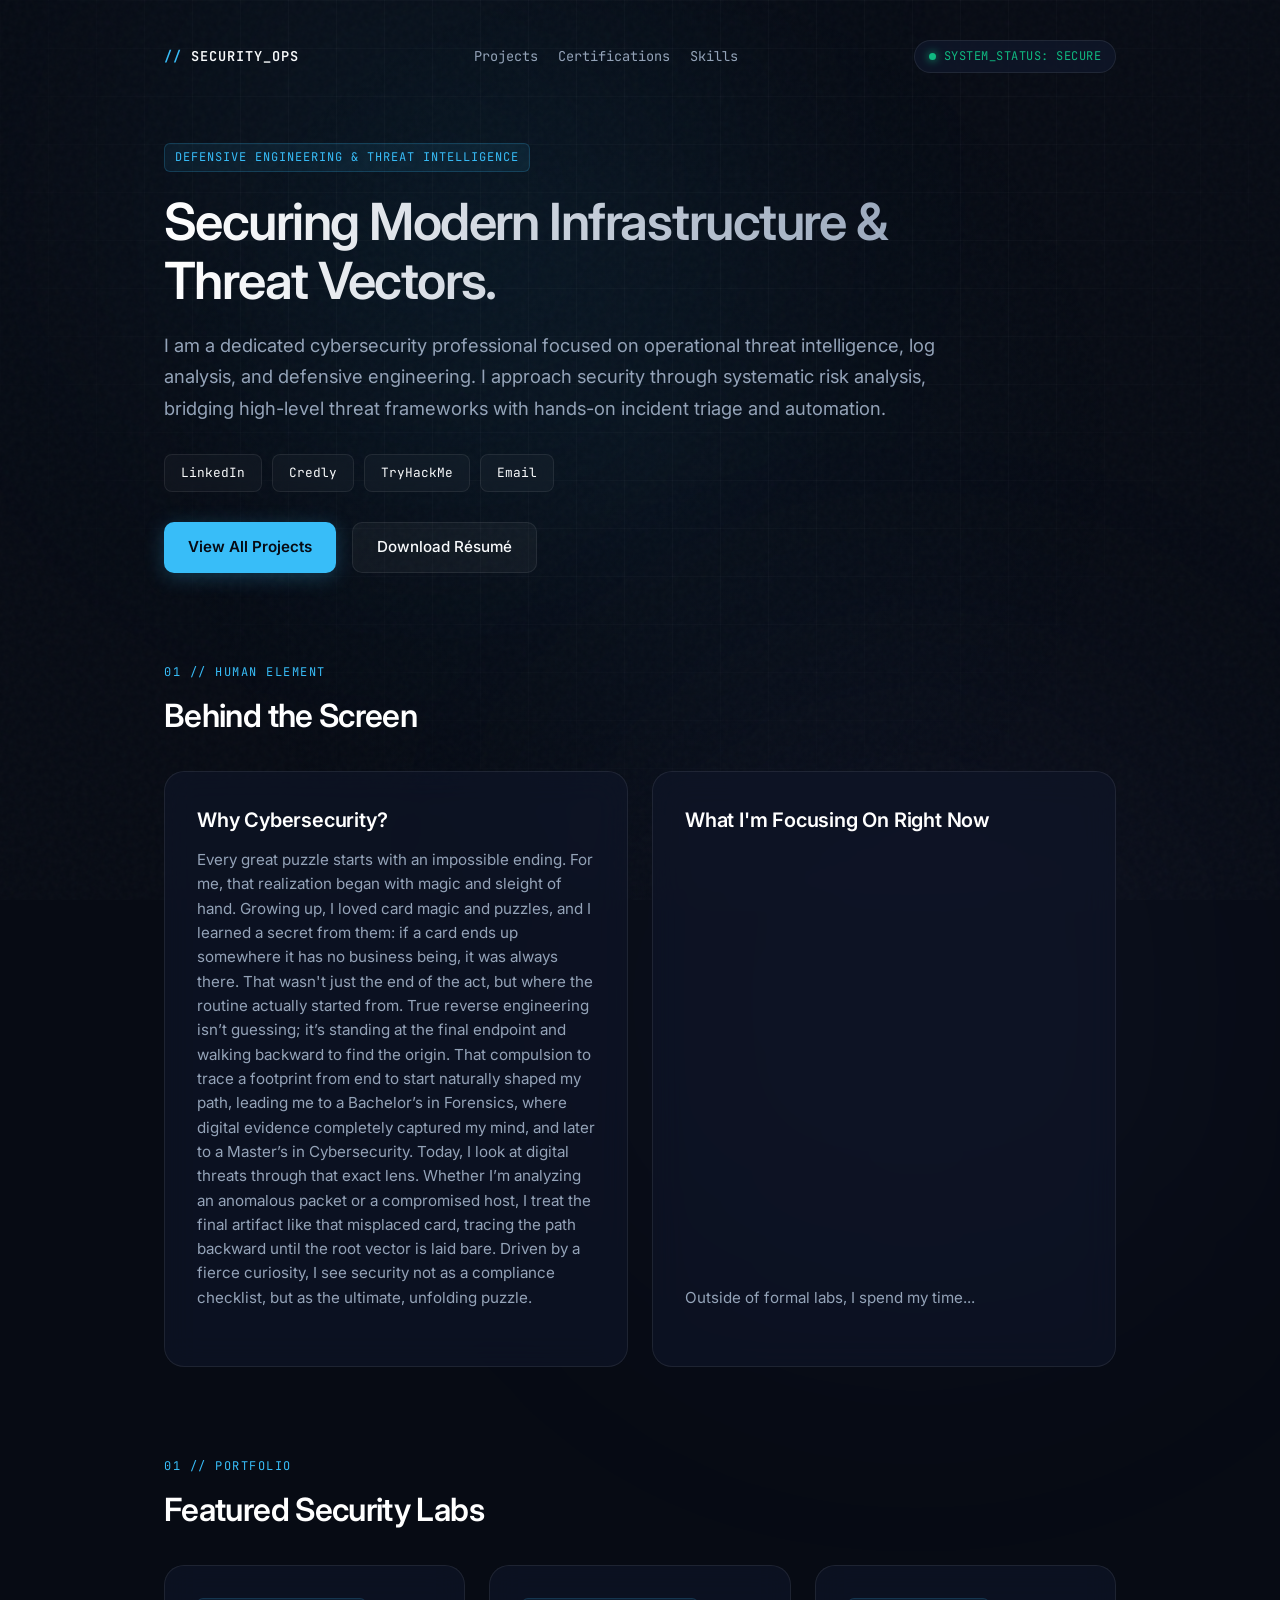
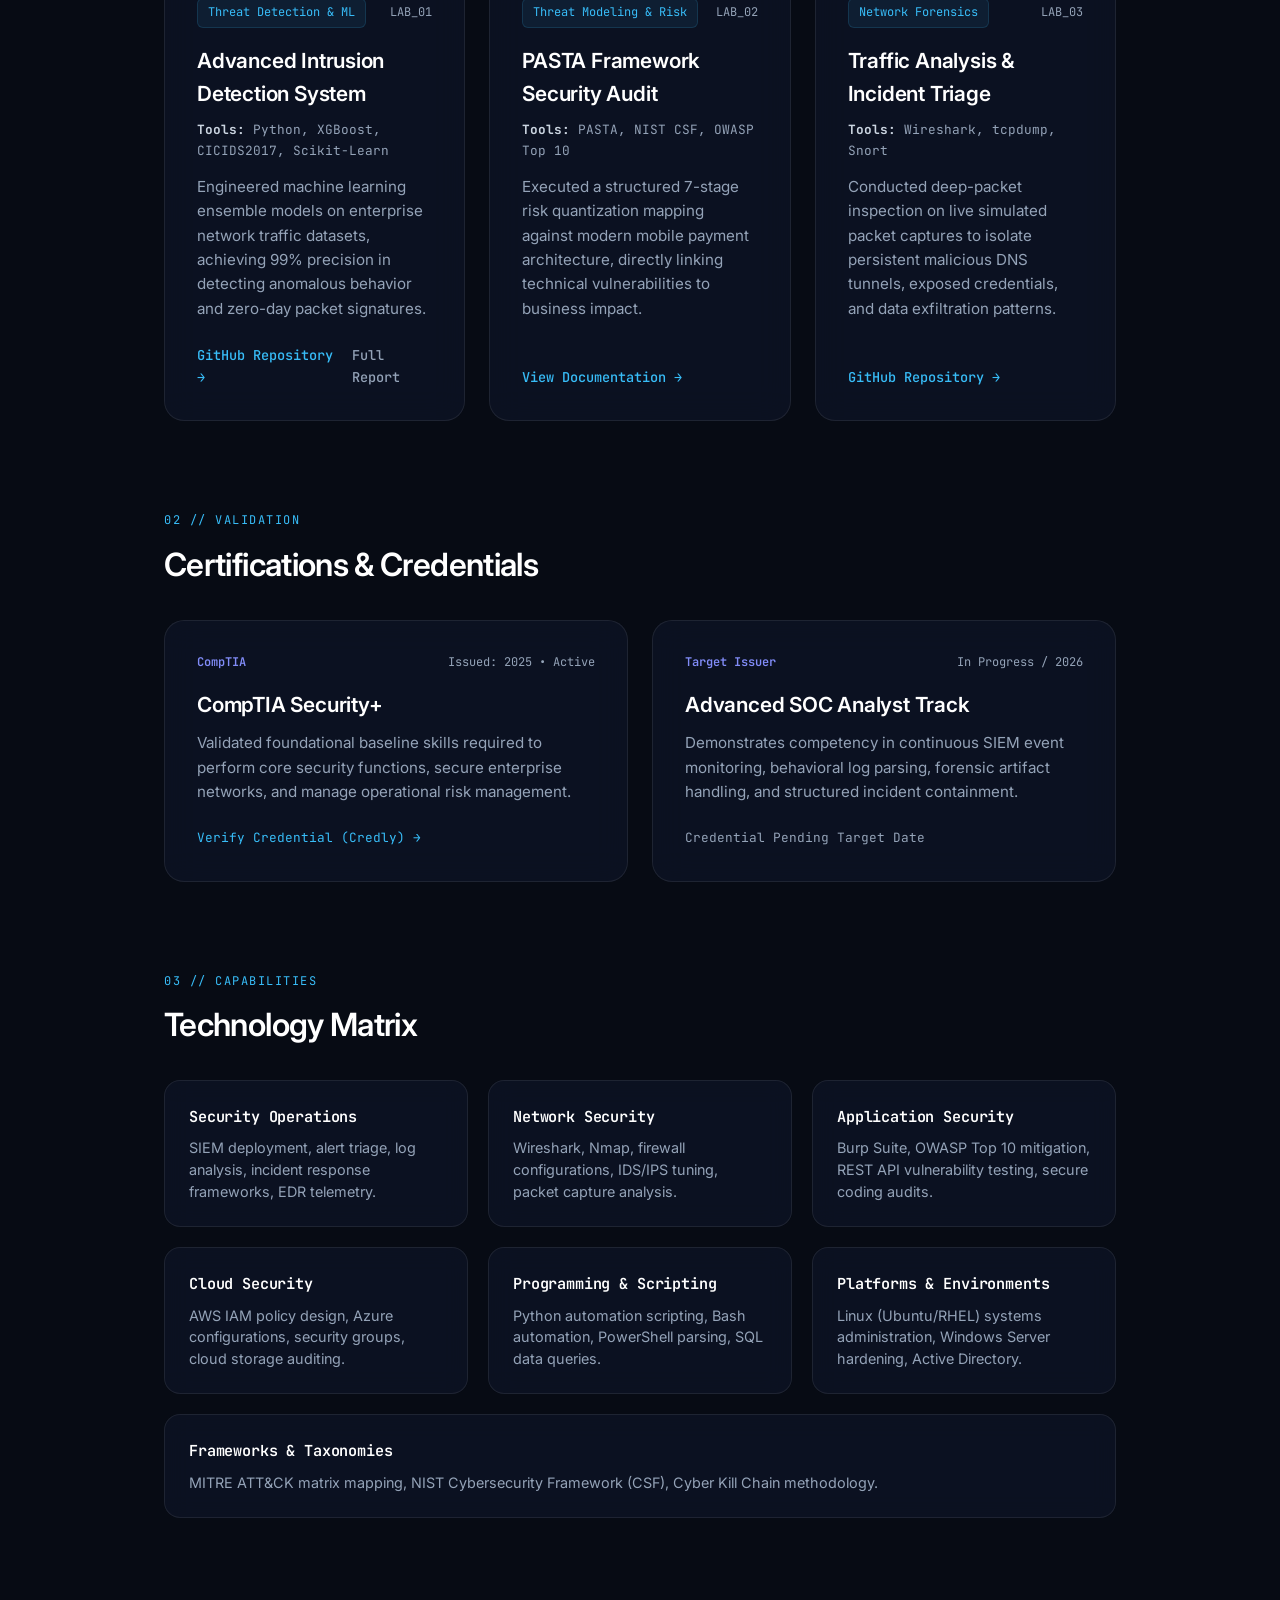
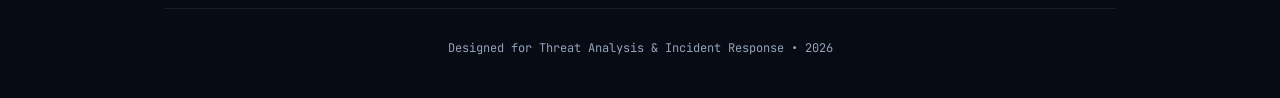
==== index.html @ fe0bc875 "Enhance cybersecurity narrative with personal insights Expanded the narrative on cybersecurity to in" ====
<!DOCTYPE html>
<html lang="en">
<head>
    <meta charset="UTF-8">
    <meta name="viewport" content="width=device-width, initial-scale=1.0">
    <title>Cybersecurity Operations & Threat Analysis Portfolio</title>
    <link rel="stylesheet" href="style.css">
    <link href="https://fonts.googleapis.com/css2?family=Inter:wght@300;400;500;600&family=JetBrains+Mono:wght@400;500&display=swap" rel="stylesheet">
</head>
<body>

    <!-- Ambient Background Layers -->
    <div class="tech-grid"></div>
    <div class="noise-overlay"></div>
    <div class="radial-glow hero-glow"></div>
    <div class="radial-glow project-glow"></div>

    <main class="container">
        
        <!-- Header / Navbar -->
        <header class="navbar">
            <div class="logo">
                <span class="prompt">//</span> SECURITY_OPS
            </div>
            <nav class="nav-links">
                <a href="#projects">Projects</a>
                <a href="#certifications">Certifications</a>
                <a href="#skills">Skills</a>
            </nav>
            <div class="system-status">
                <span class="status-dot"></span>
                <span class="status-text">SYSTEM_STATUS: SECURE</span>
            </div>
        </header>

        <!-- Premium Hero Section with Integrated Personal Intro -->
        <section class="hero">
            <div class="badge">DEFENSIVE ENGINEERING & THREAT INTELLIGENCE</div>
            <h1>Securing Modern Infrastructure & Threat Vectors.</h1>
            <p class="bio">
                I am a dedicated cybersecurity professional focused on operational threat intelligence, log analysis, and defensive engineering. I approach security through systematic risk analysis, bridging high-level threat frameworks with hands-on incident triage and automation.
            </p>
      <!-- Interactive Profile Buttons -->
            <div class="hero-profile-buttons">
                <a href="https://linkedin.com/in/amal-shaji7" target="_blank" class="profile-btn">LinkedIn</a>
                <a href="https://credly.com/users/amal-shaji7" target="_blank" class="profile-btn">Credly</a>
                <a href="https://tryhackme.com/p/amal.shaji7" target="_blank" class="profile-btn">TryHackMe</a>
                <a href="amal.shajipss1@gmail.com" class="profile-btn">Email</a>
            </div>
           

            <div class="hero-actions">
                <a href="https://github.com/Amal-shaji7" target="_blank" class="btn primary">View All Projects</a>
                <a href="resume.pdf" download class="btn secondary">Download Résumé</a>
            </div>
      
        </section>

        <section id="about" class="section-block">
            <div class="section-header">
                <span class="section-tag">01 // HUMAN ELEMENT</span>
                <h2>Behind the Screen</h2>
            </div>

            <div class="about-narrative-grid">
                <div class="card narrative-card">
                    <h3>Why Cybersecurity?</h3>
                    <p class="description">
                        Every great puzzle starts with an impossible ending. For me, that realization began with magic and sleight of hand. Growing up, I loved card magic and puzzles, and I learned a secret from them: if a card ends up somewhere it has no business being, it was always there. That wasn't just the end of the act, but where the routine actually started from.

                        True reverse engineering isn’t guessing; it’s standing at the final endpoint and walking backward to find the origin. That compulsion to trace a footprint from end to start naturally shaped my path, leading me to a Bachelor’s in Forensics, where digital evidence completely captured my mind, and later to a Master’s in Cybersecurity.

                        Today, I look at digital threats through that exact lens. Whether I’m analyzing an anomalous packet or a compromised host, I treat the final artifact like that misplaced card, tracing the path backward until the root vector is laid bare. Driven by a fierce curiosity, I see security not as a compliance checklist, but as the ultimate, unfolding puzzle.
                    </p>
                </div>

                <div class="card narrative-card">
                    <h3>What I'm Focusing On Right Now</h3>
                    <p class="description">
                        Outside of formal labs, I spend my time...
                    </p>
                </div>
            </div>
        </section>

        
        <!-- 1. Featured Projects Case-Study Cards -->
        <section id="projects" class="section-block">
            <div class="section-header">
                <span class="section-tag">01 // PORTFOLIO</span>
                <h2>Featured Security Labs</h2>
            </div>
            
            <div class="bento-grid">
                
                <div class="card">
                    <div class="card-top">
                        <span class="card-domain">Threat Detection & ML</span>
                        <span class="card-id">LAB_01</span>
                    </div>
                    <h3>Advanced Intrusion Detection System</h3>
                    <p class="tools-used"><strong>Tools:</strong> Python, XGBoost, CICIDS2017, Scikit-Learn</p>
                    <p class="description">
                        Engineered machine learning ensemble models on enterprise network traffic datasets, achieving 99% precision in detecting anomalous behavior and zero-day packet signatures.
                    </p>
                    <div class="card-links">
                        <a href="https://github.com/yourusername/advanced-ids" target="_blank" class="link-item">GitHub Repository →</a>
                        <a href="#" class="link-item secondary-link">Full Report</a>
                    </div>
                </div>

                <div class="card">
                    <div class="card-top">
                        <span class="card-domain">Threat Modeling & Risk</span>
                        <span class="card-id">LAB_02</span>
                    </div>
                    <h3>PASTA Framework Security Audit</h3>
                    <p class="tools-used"><strong>Tools:</strong> PASTA, NIST CSF, OWASP Top 10</p>
                    <p class="description">
                        Executed a structured 7-stage risk quantization mapping against modern mobile payment architecture, directly linking technical vulnerabilities to business impact.
                    </p>
                    <div class="card-links">
                        <a href="https://github.com/Amal-shaji7/google-cybersecurity-cert/tree/main/course-05-assets-threats/pasta-threat-model" target="_blank" class="link-item">View Documentation →</a>
                    </div>
                </div>

                <div class="card">
                    <div class="card-top">
                        <span class="card-domain">Network Forensics</span>
                        <span class="card-id">LAB_03</span>
                    </div>
                    <h3>Traffic Analysis & Incident Triage</h3>
                    <p class="tools-used"><strong>Tools:</strong> Wireshark, tcpdump, Snort</p>
                    <p class="description">
                        Conducted deep-packet inspection on live simulated packet captures to isolate persistent malicious DNS tunnels, exposed credentials, and data exfiltration patterns.
                    </p>
                    <div class="card-links">
                        <a href="https://github.com/yourusername/network-forensics" target="_blank" class="link-item">GitHub Repository →</a>
                    </div>
                </div>

            </div>
        </section>

        <!-- 2. Certifications and Credentials Section -->
        <section id="certifications" class="section-block">
            <div class="section-header">
                <span class="section-tag">02 // VALIDATION</span>
                <h2>Certifications & Credentials</h2>
            </div>

            <div class="certs-grid">
                
                <div class="cert-card">
                    <div class="cert-meta">
                        <span class="cert-issuer">CompTIA</span>
                        <span class="cert-date">Issued: 2025 • Active</span>
                    </div>
                    <h3>CompTIA Security+</h3>
                    <p class="cert-validation">
                        Validated foundational baseline skills required to perform core security functions, secure enterprise networks, and manage operational risk management.
                    </p>
                    <a href="https://www.credly.com/your-badge-link" target="_blank" class="verify-link">Verify Credential (Credly) →</a>
                </div>

                <div class="cert-card">
                    <div class="cert-meta">
                        <span class="cert-issuer">Target Issuer</span>
                        <span class="cert-date">In Progress / 2026</span>
                    </div>
                    <h3>Advanced SOC Analyst Track</h3>
                    <p class="cert-validation">
                        Demonstrates competency in continuous SIEM event monitoring, behavioral log parsing, forensic artifact handling, and structured incident containment.
                    </p>
                    <span class="verify-link pending">Credential Pending Target Date</span>
                </div>

            </div>
        </section>

        <!-- 3. Skills and Technology Matrix -->
        <section id="skills" class="section-block">
            <div class="section-header">
                <span class="section-tag">03 // CAPABILITIES</span>
                <h2>Technology Matrix</h2>
            </div>

            <div class="matrix-grid">
                
                <div class="matrix-box">
                    <h4>Security Operations</h4>
                    <p>SIEM deployment, alert triage, log analysis, incident response frameworks, EDR telemetry.</p>
                </div>

                <div class="matrix-box">
                    <h4>Network Security</h4>
                    <p>Wireshark, Nmap, firewall configurations, IDS/IPS tuning, packet capture analysis.</p>
                </div>

                <div class="matrix-box">
                    <h4>Application Security</h4>
                    <p>Burp Suite, OWASP Top 10 mitigation, REST API vulnerability testing, secure coding audits.</p>
                </div>

                <div class="matrix-box">
                    <h4>Cloud Security</h4>
                    <p>AWS IAM policy design, Azure configurations, security groups, cloud storage auditing.</p>
                </div>

                <div class="matrix-box">
                    <h4>Programming & Scripting</h4>
                    <p>Python automation scripting, Bash automation, PowerShell parsing, SQL data queries.</p>
                </div>

                <div class="matrix-box">
                    <h4>Platforms & Environments</h4>
                    <p>Linux (Ubuntu/RHEL) systems administration, Windows Server hardening, Active Directory.</p>
                </div>

                <div class="matrix-box full-width">
                    <h4>Frameworks & Taxonomies</h4>
                    <p>MITRE ATT&CK matrix mapping, NIST Cybersecurity Framework (CSF), Cyber Kill Chain methodology.</p>
                </div>

            </div>
        </section>

        <!-- Footer -->
        <footer>
            <p>Designed for Threat Analysis & Incident Response • 2026</p>
        </footer>
    </main>

    <!-- Cursor Spotlight Script -->
    <script>
        document.addEventListener('mousemove', e => {
            document.body.style.setProperty('--mouse-x', `${e.clientX}px`);
            document.body.style.setProperty('--mouse-y', `${e.clientY}px`);
        });
    </script>
</body>
</html>
---- style.css ----
:root {
    --bg-base: #070b14; /* Deep Charcoal-Navy Base */
    --card-bg: rgba(15, 23, 42, 0.6); /* Translucent Glass */
    --border-color: rgba(255, 255, 255, 0.08);
    --border-hover: rgba(56, 189, 248, 0.4);
    --accent-blue: #38bdf8;
    --accent-violet: #818cf8;
    --text-main: #f8fafc;
    --text-muted: #94a3b8;
}

* {
    box-sizing: border-box;
    margin: 0;
    padding: 0;
}

body {
    background-color: var(--bg-base);
    color: var(--text-main);
    font-family: 'Inter', system-ui, sans-serif;
    min-height: 100vh;
    position: relative;
    overflow-x: hidden;
    line-height: 1.6;
}

/* 1. Subtle Cybersecurity Grid Pattern */
.tech-grid {
    position: fixed;
    top: 0; left: 0; width: 100%; height: 100%;
    background-image: 
        linear-gradient(to right, rgba(255, 255, 255, 0.025) 1px, transparent 1px),
        linear-gradient(to bottom, rgba(255, 255, 255, 0.025) 1px, transparent 1px);
    background-size: 48px 48px;
    z-index: 0;
    pointer-events: none;
    mask-image: radial-gradient(circle at 50% 20%, black 40%, transparent 80%);
}

/* 2. Noise Grain Texture Overlay */
.noise-overlay {
    position: fixed;
    top: 0; left: 0; width: 100%; height: 100%;
    background: url("data:image/svg+xml,%3Csvg viewBox='0 0 200 200' xmlns='http://www.w3.org/2000/svg'%3E%3Cfilter id='noiseFilter'%3E%3CfeTurbulence type='fractalNoise' baseFrequency='0.8' numOctaves='3' stitchTiles='stitch'/%3E%3C/filter%3E%3Crect width='100%25' height='100%25' filter='url(%23noiseFilter)' opacity='0.03'/%3E%3C/svg%3E");
    z-index: 1;
    pointer-events: none;
}

/* 3. Radial Security Glows */
.radial-glow {
    position: absolute;
    border-radius: 50%;
    filter: blur(140px);
    pointer-events: none;
    z-index: 0;
}

.hero-glow {
    top: -50px;
    left: 15%;
    width: 500px;
    height: 500px;
    background: rgba(56, 189, 248, 0.07);
}

.project-glow {
    top: 700px;
    right: 5%;
    width: 600px;
    height: 600px;
    background: rgba(129, 140, 248, 0.05);
}

/* 4. Interactive Cursor Spotlight */
body::after {
    content: '';
    position: fixed;
    top: 0; left: 0; width: 100%; height: 100%;
    pointer-events: none;
    background: radial-gradient(700px circle at var(--mouse-x, 50%) var(--mouse-y, 50%), rgba(56, 189, 248, 0.035), transparent 70%);
    z-index: 2;
}

.container {
    max-width: 1000px;
    margin: 0 auto;
    padding: 40px 24px;
    position: relative;
    z-index: 3;
}

/* Navbar & Terminal Status */
.navbar {
    display: flex;
    justify-content: space-between;
    align-items: center;
    margin-bottom: 70px;
    font-family: 'JetBrains Mono', monospace;
    font-size: 0.85rem;
}

.logo {
    font-weight: 600;
    letter-spacing: 1px;
    color: var(--text-main);
}

.prompt {
    color: var(--accent-blue);
}

.system-status {
    display: flex;
    align-items: center;
    gap: 8px;
    background: rgba(15, 23, 42, 0.8);
    border: 1px solid var(--border-color);
    padding: 6px 14px;
    border-radius: 20px;
    color: #10b981;
}

.status-dot {
    width: 7px;
    height: 7px;
    background-color: #10b981;
    border-radius: 50%;
    box-shadow: 0 0 8px #10b981;
    animation: pulse 2s infinite;
}

@keyframes pulse {
    0% { opacity: 1; }
    50% { opacity: 0.4; }
    100% { opacity: 1; }
}

.status-text {
    font-size: 0.75rem;
    letter-spacing: 0.5px;
}

/* Premium Hero Section */
.hero {
    margin-bottom: 90px;
    max-width: 780px;
}

.badge {
    display: inline-block;
    font-family: 'JetBrains Mono', monospace;
    font-size: 0.75rem;
    color: var(--accent-blue);
    background: rgba(56, 189, 248, 0.08);
    border: 1px solid rgba(56, 189, 248, 0.2);
    padding: 4px 10px;
    border-radius: 6px;
    margin-bottom: 20px;
    letter-spacing: 1px;
}

.hero h1 {
    font-size: 3.2rem;
    font-weight: 600;
    letter-spacing: -0.03em;
    margin-bottom: 1.25rem;
    line-height: 1.15;
    background: linear-gradient(to right, #ffffff, #94a3b8);
    -webkit-background-clip: text;
    -webkit-text-fill-color: transparent;
}

.bio {
    font-size: 1.15rem;
    color: var(--text-muted);
    line-height: 1.7;
    margin-bottom: 30px;
}

.hero-actions {
    display: flex;
    gap: 16px;
}

.btn {
    font-family: 'Inter', system-ui, sans-serif;
    font-size: 0.95rem;
    font-weight: 500;
    padding: 12px 24px;
    border-radius: 10px;
    text-decoration: none;
    transition: all 0.2s ease;
    display: inline-flex;
    align-items: center;
    justify-content: center;
}

.btn.primary {
    background: var(--accent-blue);
    color: #070b14;
    font-weight: 600;
    box-shadow: 0 4px 20px rgba(56, 189, 248, 0.25);
}

.btn.primary:hover {
    background: #7dd3fc;
    transform: translateY(-2px);
}

.btn.secondary {
    background: rgba(255, 255, 255, 0.04);
    color: var(--text-main);
    border: 1px solid var(--border-color);
}

.btn.secondary:hover {
    background: rgba(255, 255, 255, 0.08);
    border-color: rgba(255, 255, 255, 0.2);
    transform: translateY(-2px);
}

/* Section Blocks */
.section-block {
    margin-bottom: 90px;
}

.section-header {
    margin-bottom: 30px;
}

.section-tag {
    font-family: 'JetBrains Mono', monospace;
    font-size: 0.75rem;
    color: var(--accent-blue);
    letter-spacing: 1.5px;
    display: block;
    margin-bottom: 8px;
}

.section-header h2 {
    font-size: 2rem;
    font-weight: 600;
    letter-spacing: -0.02em;
    color: #fff;
}

/* Bento Grid / Cards */
.bento-grid {
    display: grid;
    grid-template-columns: repeat(auto-fit, minmax(300px, 1fr));
    gap: 24px;
}

.card, .cert-card {
    background: var(--card-bg);
    border: 1px solid var(--border-color);
    border-radius: 20px;
    padding: 32px;
    backdrop-filter: blur(16px);
    -webkit-backdrop-filter: blur(16px);
    transition: all 0.4s cubic-bezier(0.16, 1, 0.3, 1);
    position: relative;
    display: flex;
    flex-direction: column;
    justify-content: space-between;
}

.card-top {
    display: flex;
    justify-content: space-between;
    align-items: center;
    margin-bottom: 16px;
}

.card-domain {
    font-family: 'JetBrains Mono', monospace;
    font-size: 0.75rem;
    color: var(--accent-blue);
    background: rgba(56, 189, 248, 0.08);
    padding: 4px 10px;
    border-radius: 6px;
    border: 1px solid rgba(56, 189, 248, 0.15);
}

.card-id {
    font-family: 'JetBrains Mono', monospace;
    font-size: 0.75rem;
    color: var(--text-muted);
}

.card h3, .cert-card h3 {
    font-size: 1.3rem;
    font-weight: 600;
    margin-bottom: 10px;
    color: #fff;
    letter-spacing: -0.01em;
}

.tools-used {
    font-family: 'JetBrains Mono', monospace;
    font-size: 0.8rem;
    color: var(--text-muted);
    margin-bottom: 14px;
}

.tools-used strong {
    color: #cbd5e1;
}

.description, .cert-validation {
    color: var(--text-muted);
    font-size: 0.95rem;
    line-height: 1.6;
    margin-bottom: 24px;
}

.card-links {
    display: flex;
    gap: 16px;
    margin-top: auto;
}

.link-item {
    font-family: 'JetBrains Mono', monospace;
    font-size: 0.85rem;
    color: var(--accent-blue);
    text-decoration: none;
    font-weight: 500;
    transition: color 0.2s;
}

.link-item:hover {
    color: #7dd3fc;
}

.secondary-link {
    color: var(--text-muted);
}

.secondary-link:hover {
    color: #fff;
}

/* Hover Illumination */
.card:hover, .cert-card:hover {
    transform: translateY(-6px);
    border-color: var(--border-hover);
    background: rgba(15, 23, 42, 0.85);
    box-shadow: 0 20px 40px -15px rgba(56, 189, 248, 0.15);
}

/* Certifications Section */
.certs-grid {
    display: grid;
    grid-template-columns: repeat(auto-fit, minmax(320px, 1fr));
    gap: 24px;
}

.cert-meta {
    display: flex;
    justify-content: space-between;
    font-family: 'JetBrains Mono', monospace;
    font-size: 0.75rem;
    color: var(--text-muted);
    margin-bottom: 16px;
}

.cert-issuer {
    color: var(--accent-violet);
    font-weight: 600;
}

.verify-link {
    font-family: 'JetBrains Mono', monospace;
    font-size: 0.8rem;
    color: var(--accent-blue);
    text-decoration: none;
    display: inline-block;
    margin-top: auto;
}

.verify-link.pending {
    color: var(--text-muted);
}

/* Technology Matrix Section */
.matrix-grid {
    display: grid;
    grid-template-columns: repeat(auto-fit, minmax(280px, 1fr));
    gap: 20px;
}

.matrix-box {
    background: var(--card-bg);
    border: 1px solid var(--border-color);
    border-radius: 16px;
    padding: 24px;
    backdrop-filter: blur(12px);
    -webkit-backdrop-filter: blur(12px);
    transition: all 0.3s ease;
}

.matrix-box:hover {
    border-color: rgba(255, 255, 255, 0.2);
    background: rgba(15, 23, 42, 0.8);
}

.matrix-box.full-width {
    grid-column: 1 / -1;
}

.matrix-box h4 {
    font-family: 'JetBrains Mono', monospace;
    font-size: 0.95rem;
    font-weight: 600;
    color: #fff;
    margin-bottom: 8px;
    letter-spacing: -0.01em;
}

.matrix-box p {
    font-size: 0.9rem;
    color: var(--text-muted);
    line-height: 1.5;
}

/* Footer */
footer {
    margin-top: 80px;
    padding-top: 30px;
    border-top: 1px solid var(--border-color);
    text-align: center;
    font-family: 'JetBrains Mono', monospace;
    font-size: 0.75rem;
    color: var(--text-muted);
}

/* Responsive adjustments */
@media (max-width: 768px) {
    .hero h1 { font-size: 2.4rem; }
    .hero-actions { flex-direction: column; }
    .container { padding: 20px 16px; }
}


/* Navigation Links across pages */
.nav-links {
    display: flex;
    gap: 20px;
    font-family: 'JetBrains Mono', monospace;
    font-size: 0.85rem;
}

.nav-links a {
    color: var(--text-muted);
    text-decoration: none;
    transition: color 0.2s;
}

.nav-links a:hover, .nav-links a.active {
    color: var(--accent-blue);
}

/* About Page Specific Background Treatment */
.about-page .abstract-grid {
    background-image: 
        radial-gradient(circle at 70% 30%, rgba(56, 189, 248, 0.04) 0%, transparent 60%),
        linear-gradient(to right, rgba(255, 255, 255, 0.015) 1px, transparent 1px),
        linear-gradient(to bottom, rgba(255, 255, 255, 0.015) 1px, transparent 1px);
    background-size: 100% 100%, 60px 60px, 60px 60px;
}

.about-glow {
    top: 200px;
    left: 40%;
    width: 500px;
    height: 500px;
    background: rgba(56, 189, 248, 0.04);
}

/* About Grid Layout */
.about-content-grid {
    display: grid;
    grid-template-columns: 1.2fr 1fr;
    gap: 24px;
}

.bio-card, .links-card {
    height: 100%;
}

.links-card h3 {
    margin-bottom: 10px;
}

/* Profile Links List styling */
.profile-links-list {
    display: flex;
    flex-direction: column;
    gap: 12px;
    margin-top: 20px;
}

.profile-link-item {
    display: flex;
    justify-content: space-between;
    align-items: center;
    background: rgba(255, 255, 255, 0.02);
    border: 1px solid var(--border-color);
    padding: 14px 18px;
    border-radius: 12px;
    text-decoration: none;
    transition: all 0.3s ease;
}

.platform-name {
    font-family: 'JetBrains Mono', monospace;
    font-size: 0.9rem;
    color: var(--text-main);
    font-weight: 500;
}

.platform-action {
    font-family: 'JetBrains Mono', monospace;
    font-size: 0.8rem;
    color: var(--accent-blue);
    transition: transform 0.2s ease;
}

.profile-link-item:hover {
    background: rgba(15, 23, 42, 0.9);
    border-color: var(--border-hover);
    transform: translateX(4px);
}

.profile-link-item:hover .platform-action {
    transform: translateX(2px);
}

.highlight-email {
    border-color: rgba(56, 189, 248, 0.2);
    background: rgba(56, 189, 248, 0.03);
}

@media (max-width: 768px) {
    .about-content-grid {
        grid-template-columns: 1fr;
    }
}


/* Interactive Profile Buttons Style */
.hero-profile-buttons {
    display: flex;
    flex-wrap: wrap;
    gap: 10px;
    margin-bottom: 30px;
}

.profile-btn {
    font-family: 'JetBrains Mono', monospace;
    font-size: 0.8rem;
    color: var(--text-main);
    background: rgba(255, 255, 255, 0.03);
    border: 1px solid var(--border-color);
    padding: 8px 16px;
    border-radius: 8px;
    text-decoration: none;
    transition: all 0.25s cubic-bezier(0.16, 1, 0.3, 1);
    backdrop-filter: blur(8px);
    -webkit-backdrop-filter: blur(8px);
}

.profile-btn:hover {
    background: rgba(56, 189, 248, 0.08);
    border-color: var(--border-hover);
    color: var(--accent-blue);
    transform: translateY(-2px);
    box-shadow: 0 4px 12px rgba(56, 189, 248, 0.15);
}

/* Human Narrative Section Layout */
.about-narrative-grid {
    display: grid;
    grid-template-columns: repeat(auto-fit, minmax(320px, 1fr));
    gap: 24px;
}

.narrative-card {
    height: 100%;
}

.narrative-card h3 {
    font-size: 1.25rem;
    font-weight: 600;
    color: #fff;
    margin-bottom: 12px;
}
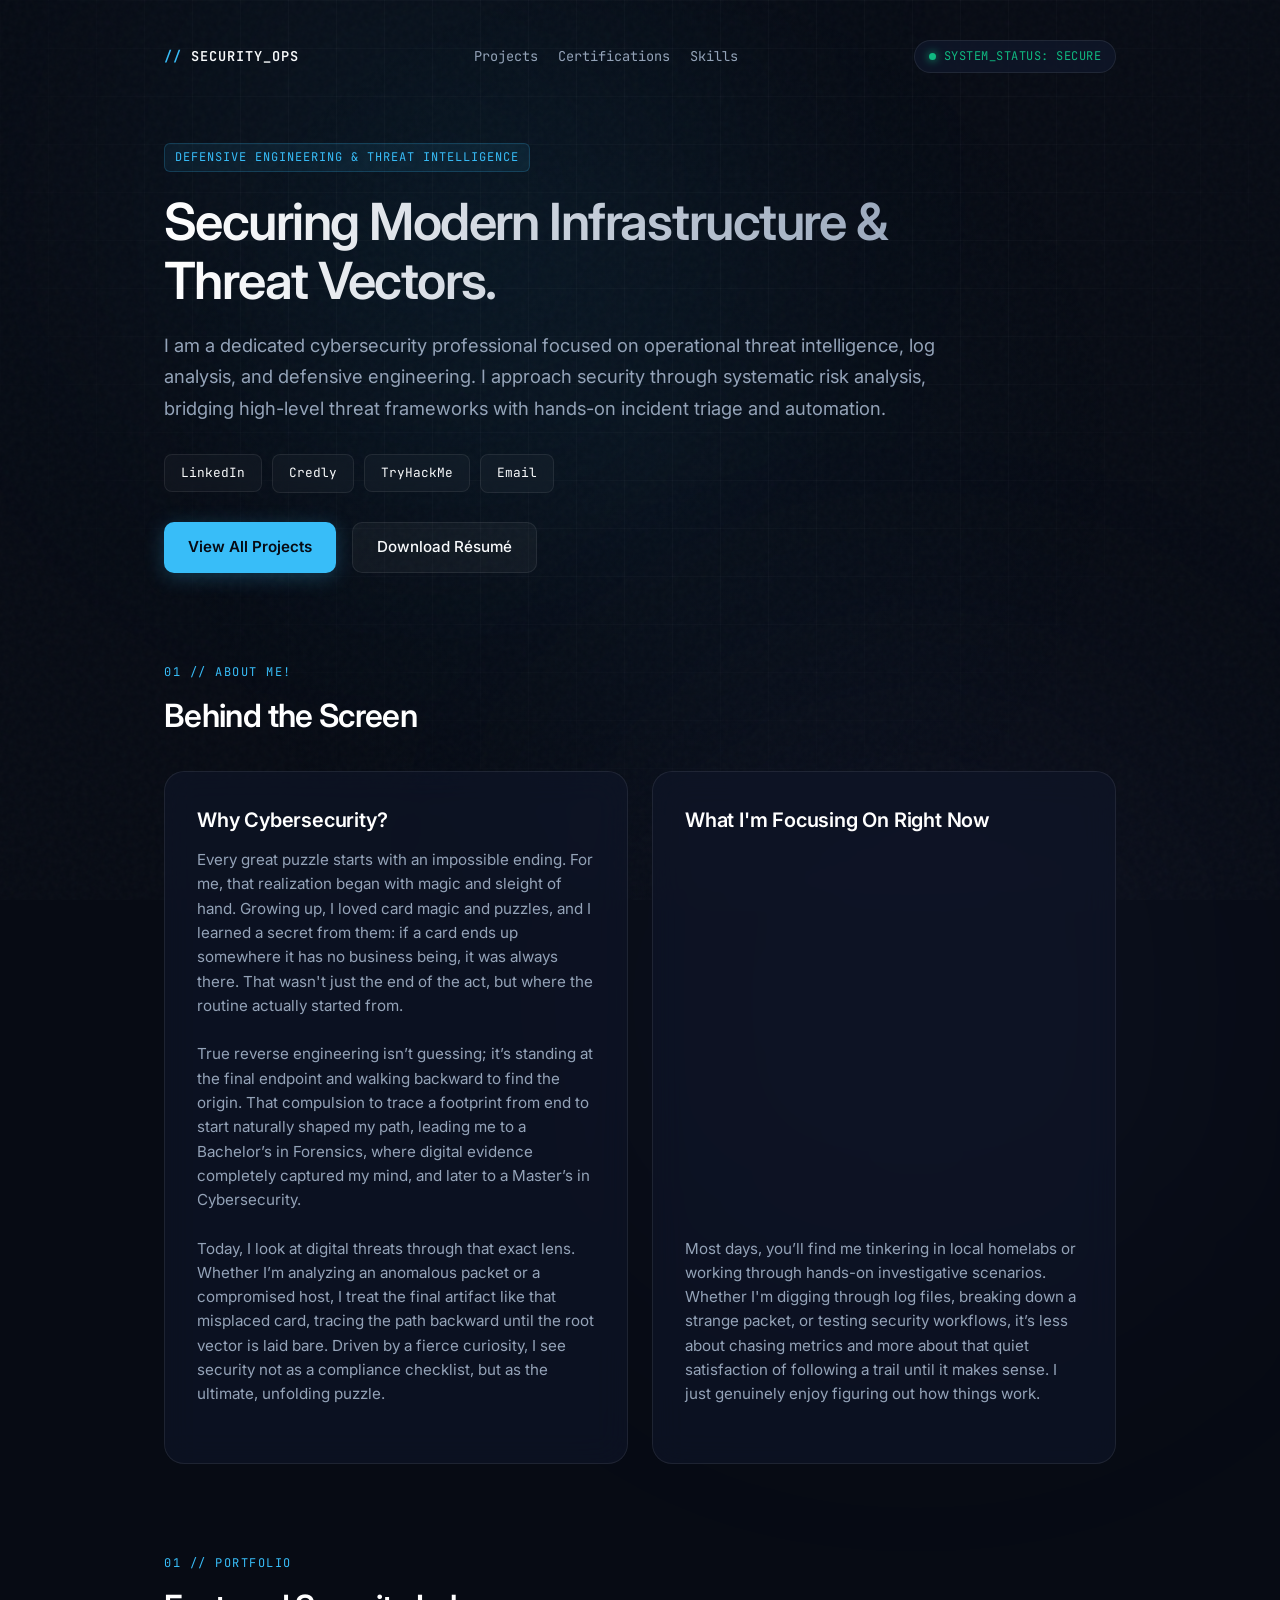
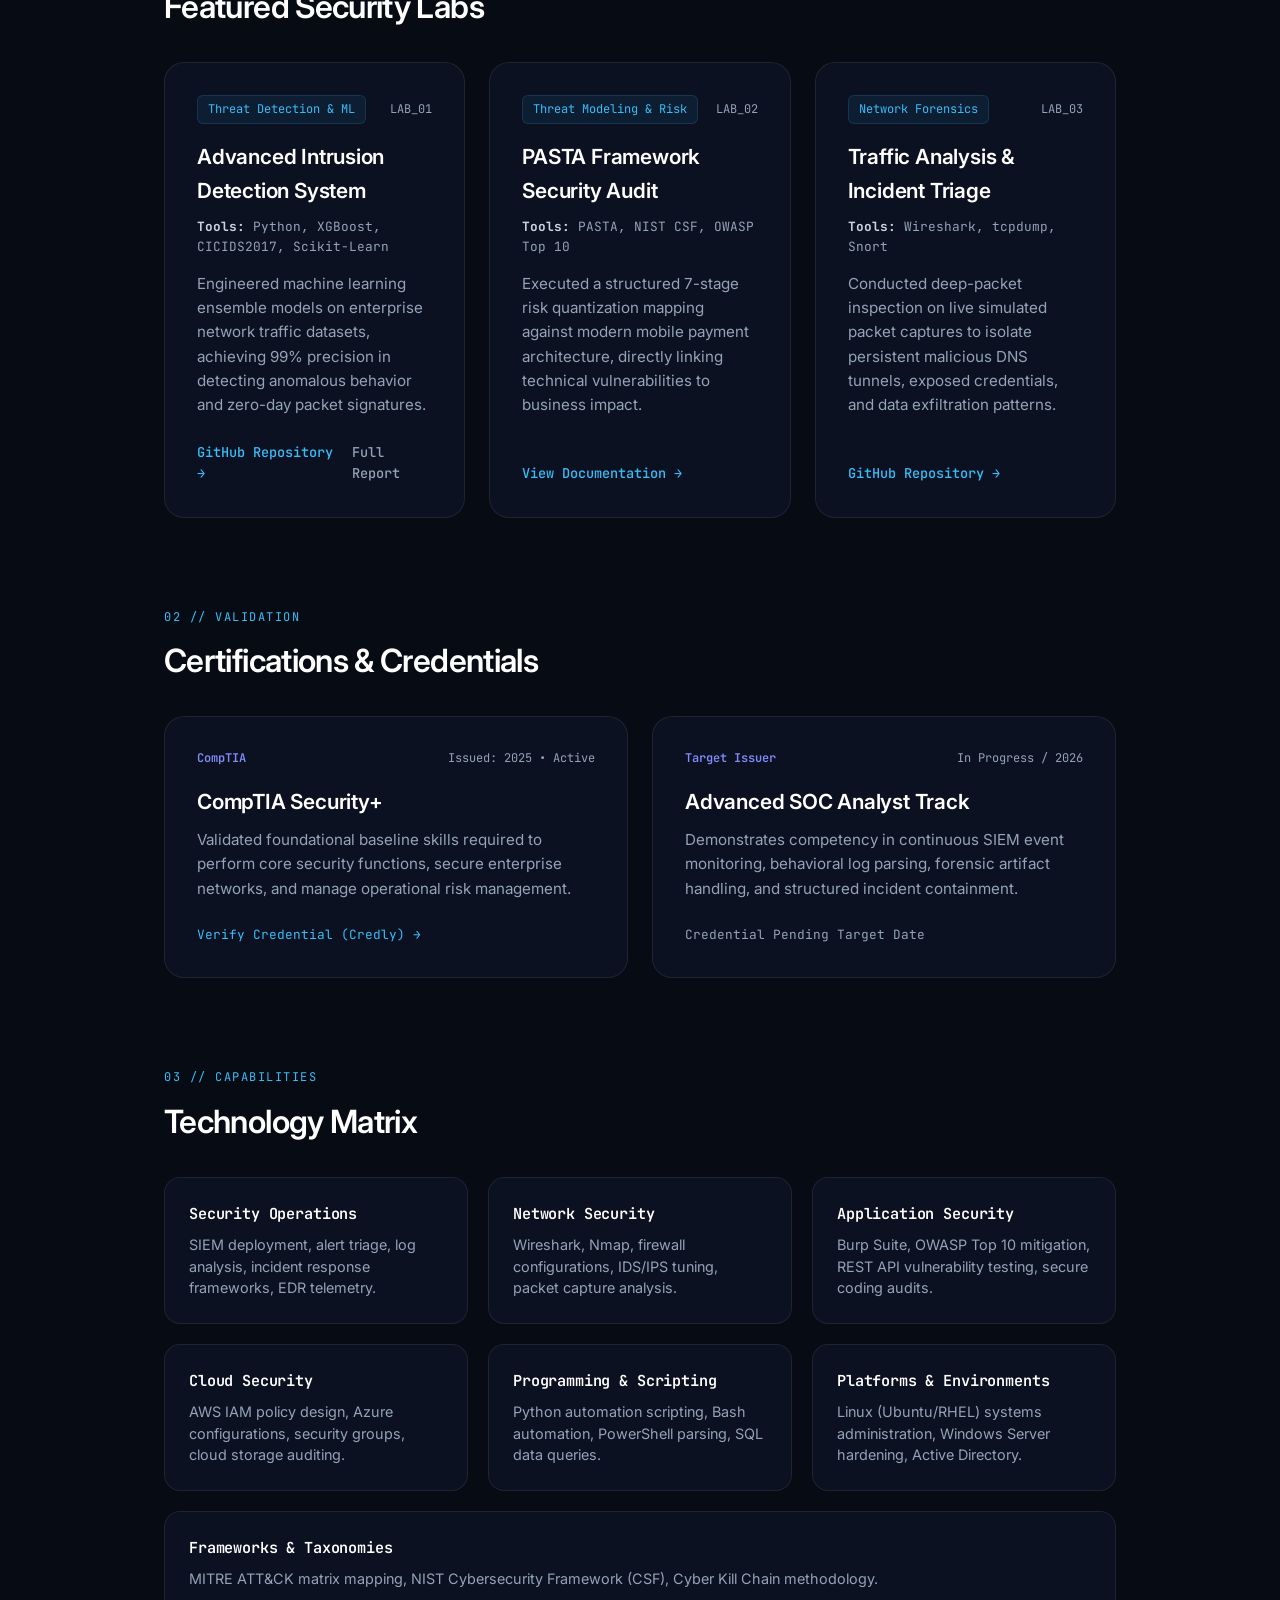
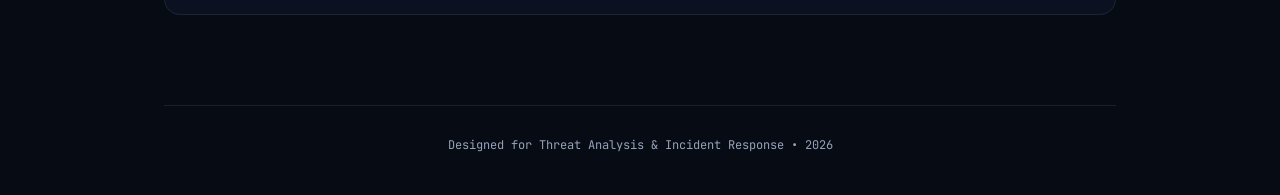
==== commit 972decac: "Revise content in the About Me section Updated the 'About Me' section to enhance personal narrative " ====
--- a/index.html
+++ b/index.html
@@ -58,7 +58,7 @@
 
         <section id="about" class="section-block">
             <div class="section-header">
-                <span class="section-tag">01 // HUMAN ELEMENT</span>
+                <span class="section-tag">01 // ABOUT ME! </span>
                 <h2>Behind the Screen</h2>
             </div>
 
@@ -67,9 +67,11 @@
                     <h3>Why Cybersecurity?</h3>
                     <p class="description">
                         Every great puzzle starts with an impossible ending. For me, that realization began with magic and sleight of hand. Growing up, I loved card magic and puzzles, and I learned a secret from them: if a card ends up somewhere it has no business being, it was always there. That wasn't just the end of the act, but where the routine actually started from.
-
+                    </p>
+                    <p class="description">
                         True reverse engineering isn’t guessing; it’s standing at the final endpoint and walking backward to find the origin. That compulsion to trace a footprint from end to start naturally shaped my path, leading me to a Bachelor’s in Forensics, where digital evidence completely captured my mind, and later to a Master’s in Cybersecurity.
-
+                    </p>
+                    <p class="description">
                         Today, I look at digital threats through that exact lens. Whether I’m analyzing an anomalous packet or a compromised host, I treat the final artifact like that misplaced card, tracing the path backward until the root vector is laid bare. Driven by a fierce curiosity, I see security not as a compliance checklist, but as the ultimate, unfolding puzzle.
                     </p>
                 </div>
@@ -77,7 +79,7 @@
                 <div class="card narrative-card">
                     <h3>What I'm Focusing On Right Now</h3>
                     <p class="description">
-                        Outside of formal labs, I spend my time...
+                        Most days, you’ll find me tinkering in local homelabs or working through hands-on investigative scenarios. Whether I'm digging through log files, breaking down a strange packet, or testing security workflows, it’s less about chasing metrics and more about that quiet satisfaction of following a trail until it makes sense. I just genuinely enjoy figuring out how things work.
                     </p>
                 </div>
             </div>
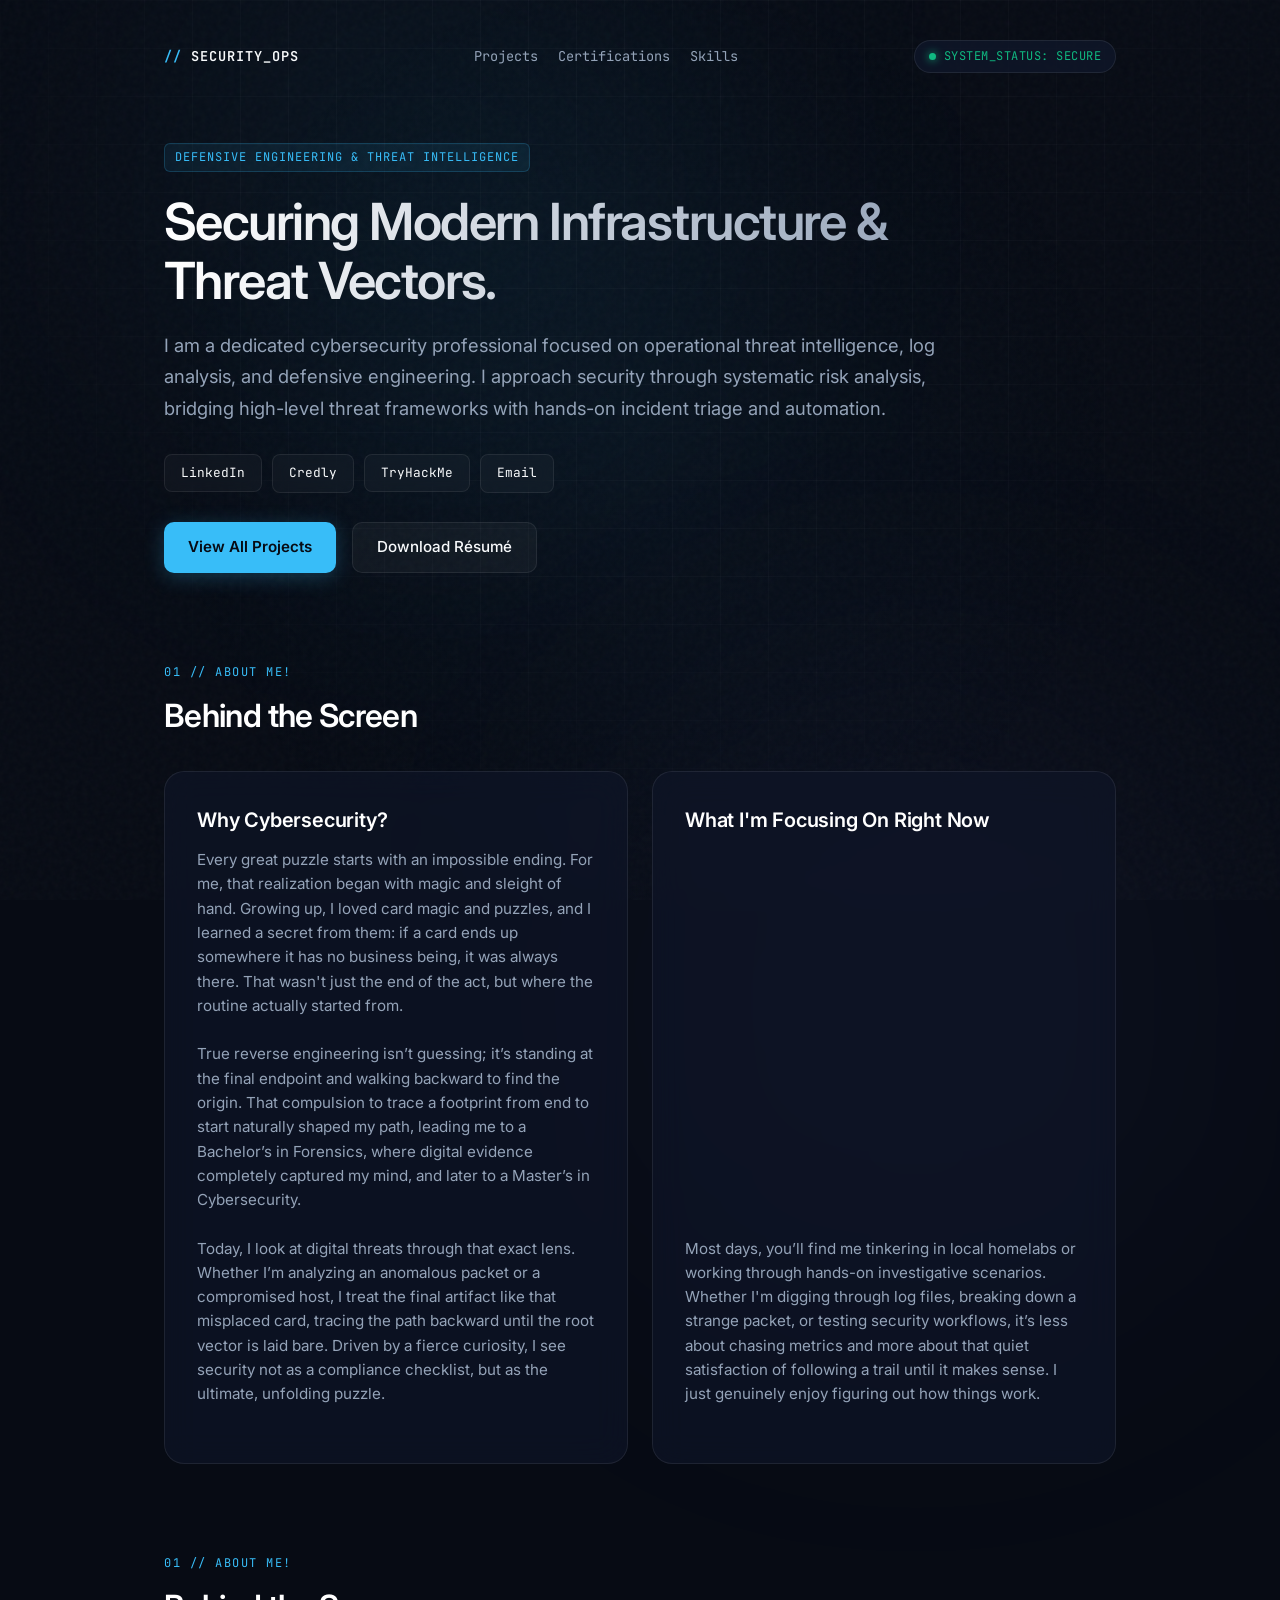
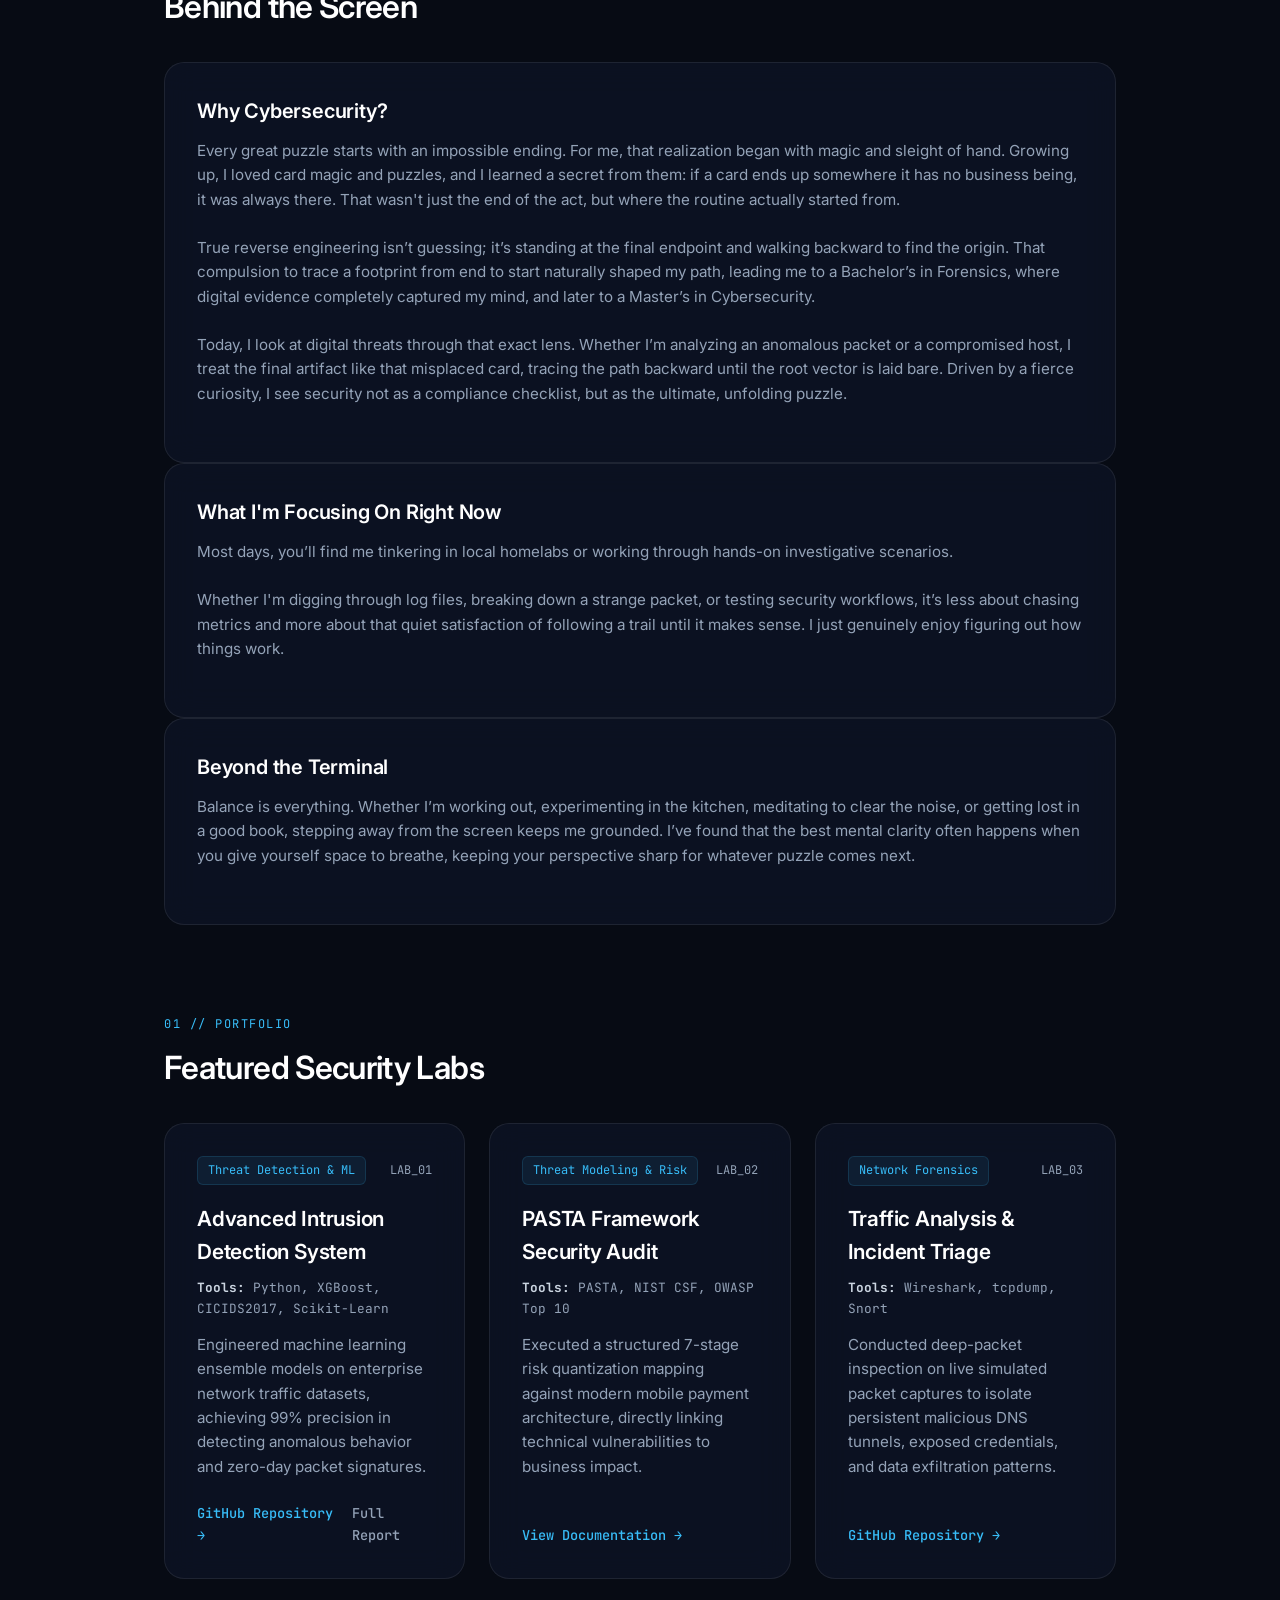
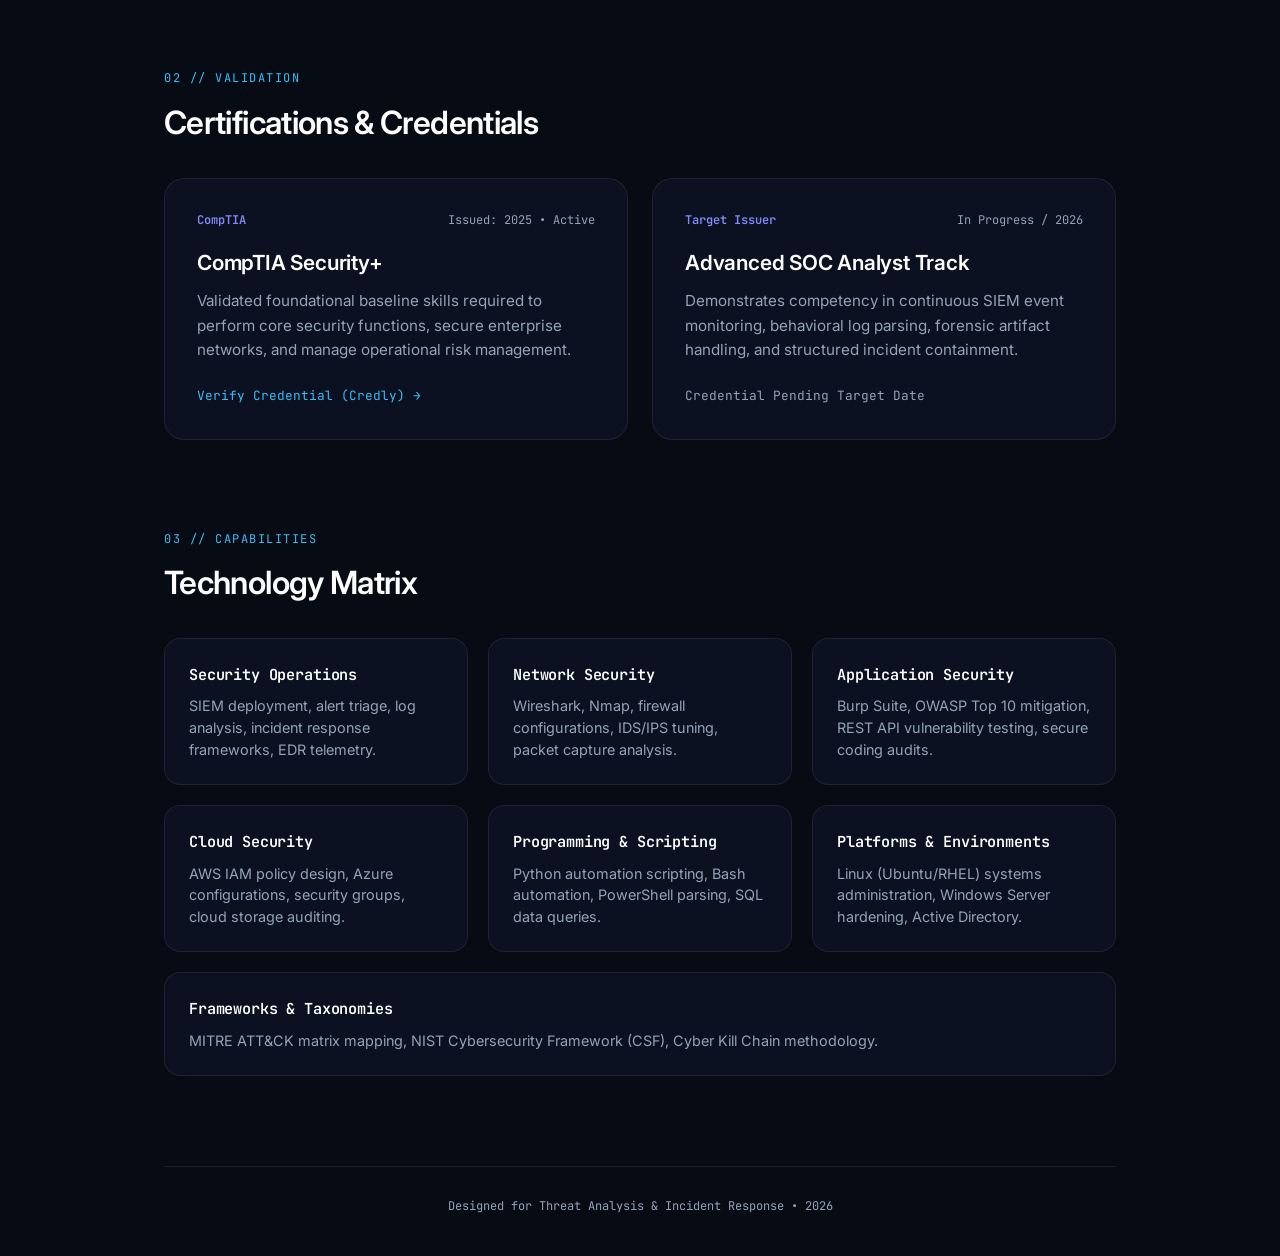
==== commit 744a457c: "Experimenting with ABOUT section" ====
--- a/index.html
+++ b/index.html
@@ -85,6 +85,56 @@
             </div>
         </section>
 
+
+        <!-- Behind the Screen / About Me Section -->
+<section id="about" class="section-block">
+    <div class="section-header">
+        <span class="section-tag">01 // ABOUT ME! </span>
+        <h2>Behind the Screen</h2>
+    </div>
+
+    <div class="about-bento-grid">
+        
+        <!-- LEFT COLUMN: Tall Card (Why Cybersecurity?) -->
+        <div class="card narrative-card card-tall">
+            <h3>Why Cybersecurity?</h3>
+            <p class="description">
+                Every great puzzle starts with an impossible ending. For me, that realization began with magic and sleight of hand. Growing up, I loved card magic and puzzles, and I learned a secret from them: if a card ends up somewhere it has no business being, it was always there. That wasn't just the end of the act, but where the routine actually started from.
+            </p>
+            <p class="description">
+                True reverse engineering isn’t guessing; it’s standing at the final endpoint and walking backward to find the origin. That compulsion to trace a footprint from end to start naturally shaped my path, leading me to a Bachelor’s in Forensics, where digital evidence completely captured my mind, and later to a Master’s in Cybersecurity.
+            </p>
+            <p class="description">
+                Today, I look at digital threats through that exact lens. Whether I’m analyzing an anomalous packet or a compromised host, I treat the final artifact like that misplaced card, tracing the path backward until the root vector is laid bare. Driven by a fierce curiosity, I see security not as a compliance checklist, but as the ultimate, unfolding puzzle.
+            </p>
+        </div>
+
+        <!-- RIGHT COLUMN: Stacked Cards -->
+        <div class="about-stack-right">
+            
+            <!-- Top Right Card -->
+            <div class="card narrative-card">
+                <h3>What I'm Focusing On Right Now</h3>
+                <p class="description">
+                    Most days, you’ll find me tinkering in local homelabs or working through hands-on investigative scenarios.
+                </p>
+                <p class="description">
+                    Whether I'm digging through log files, breaking down a strange packet, or testing security workflows, it’s less about chasing metrics and more about that quiet satisfaction of following a trail until it makes sense. I just genuinely enjoy figuring out how things work.
+                </p>
+            </div>
+
+            <!-- Bottom Right Card -->
+            <div class="card narrative-card">
+                <h3>Beyond the Terminal</h3>
+                <p class="description">
+                    Balance is everything. Whether I’m working out, experimenting in the kitchen, meditating to clear the noise, or getting lost in a good book, stepping away from the screen keeps me grounded. I’ve found that the best mental clarity often happens when you give yourself space to breathe, keeping your perspective sharp for whatever puzzle comes next.
+                </p>
+            </div>
+
+        </div>
+
+    </div>
+</section>
         
         <!-- 1. Featured Projects Case-Study Cards -->
         <section id="projects" class="section-block">
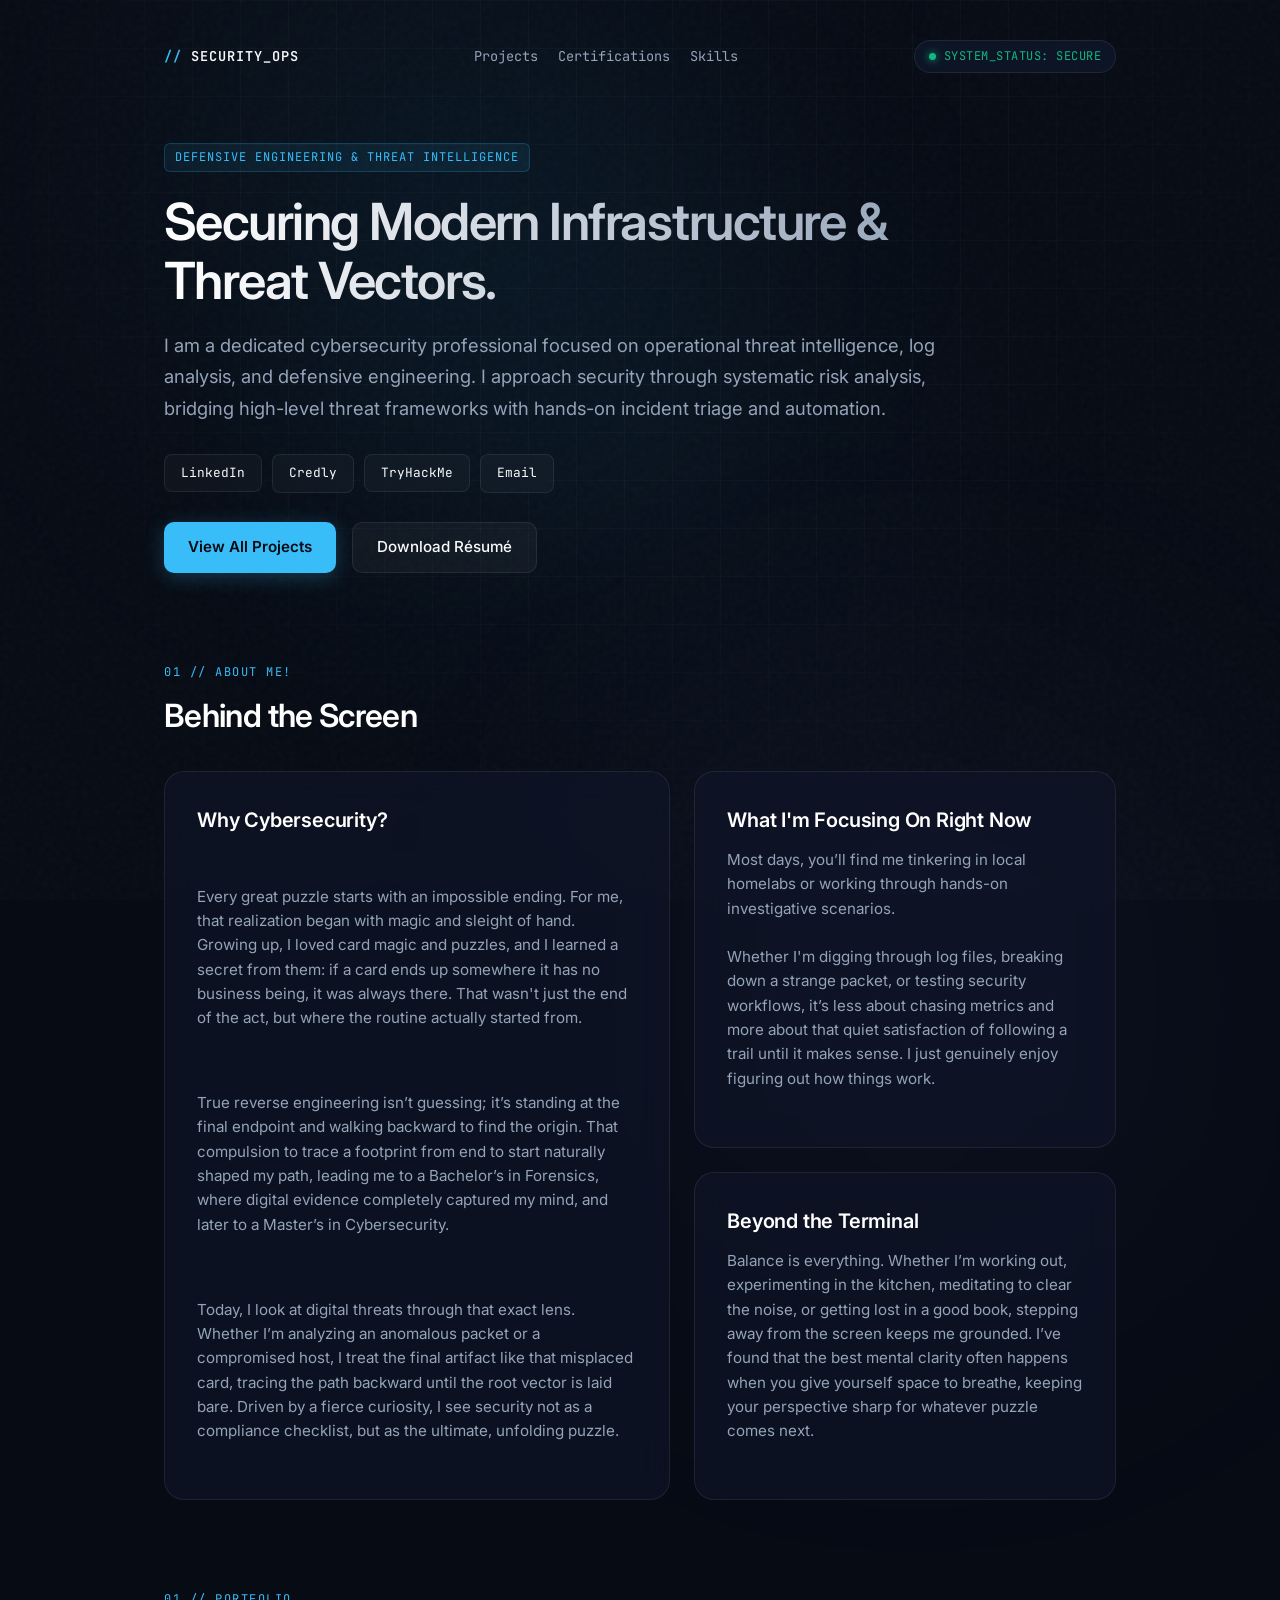
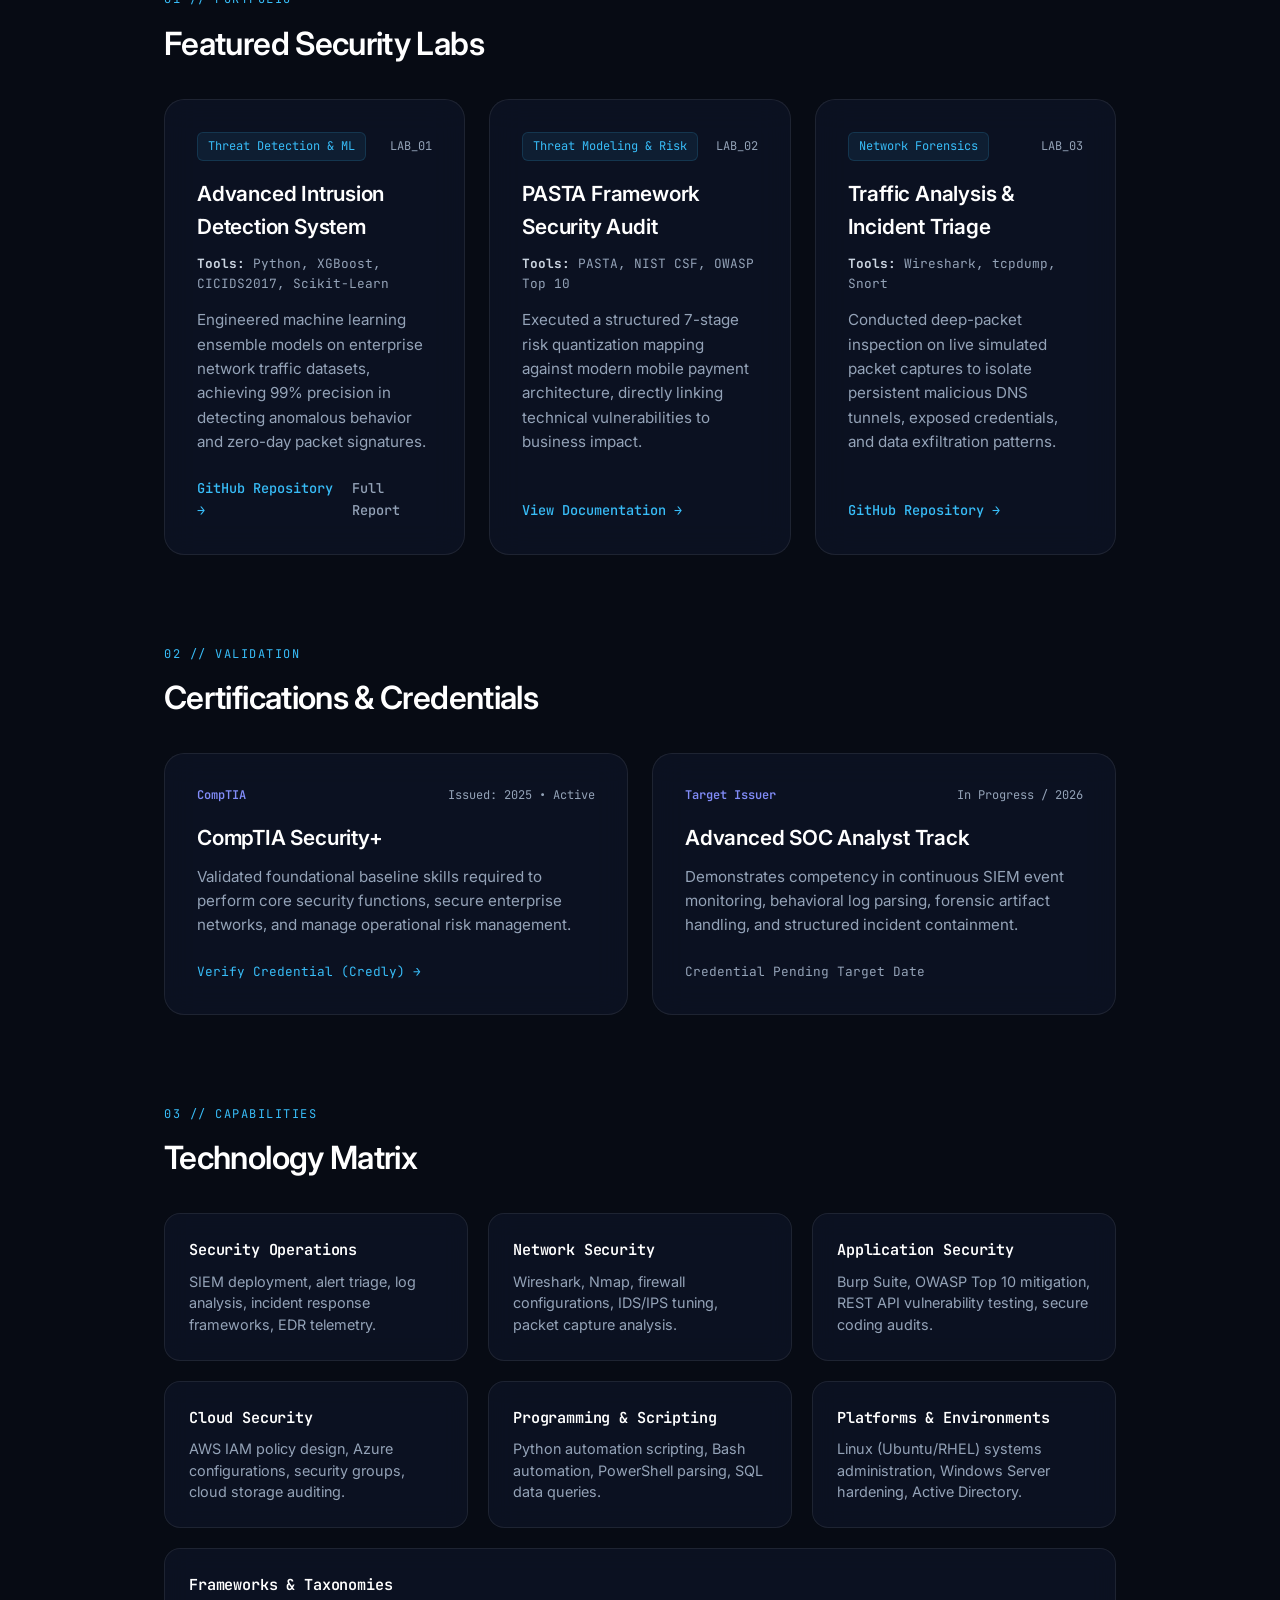
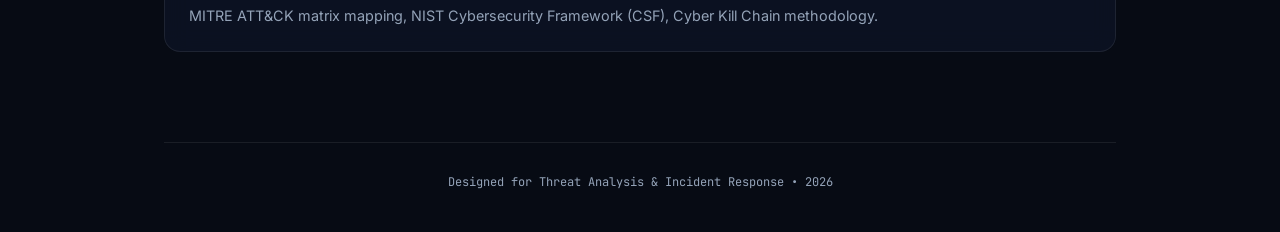
==== commit b52ed54c: "Remove copy content from about section" ====
--- a/index.html
+++ b/index.html
@@ -56,85 +56,55 @@
       
         </section>
 
-        <section id="about" class="section-block">
-            <div class="section-header">
-                <span class="section-tag">01 // ABOUT ME! </span>
-                <h2>Behind the Screen</h2>
-            </div>
-
-            <div class="about-narrative-grid">
-                <div class="card narrative-card">
-                    <h3>Why Cybersecurity?</h3>
-                    <p class="description">
-                        Every great puzzle starts with an impossible ending. For me, that realization began with magic and sleight of hand. Growing up, I loved card magic and puzzles, and I learned a secret from them: if a card ends up somewhere it has no business being, it was always there. That wasn't just the end of the act, but where the routine actually started from.
-                    </p>
-                    <p class="description">
-                        True reverse engineering isn’t guessing; it’s standing at the final endpoint and walking backward to find the origin. That compulsion to trace a footprint from end to start naturally shaped my path, leading me to a Bachelor’s in Forensics, where digital evidence completely captured my mind, and later to a Master’s in Cybersecurity.
-                    </p>
-                    <p class="description">
-                        Today, I look at digital threats through that exact lens. Whether I’m analyzing an anomalous packet or a compromised host, I treat the final artifact like that misplaced card, tracing the path backward until the root vector is laid bare. Driven by a fierce curiosity, I see security not as a compliance checklist, but as the ultimate, unfolding puzzle.
-                    </p>
-                </div>
-
+        <!-- Behind the Screen / About Me Section -->
+    <section id="about" class="section-block">
+        <div class="section-header">
+            <span class="section-tag">01 // ABOUT ME! </span>
+            <h2>Behind the Screen</h2>
+        </div>
+
+        <div class="about-bento-grid">
+        
+        <!-- LEFT COLUMN: Tall Card (Why Cybersecurity?) -->
+            <div class="card narrative-card card-tall">
+                <h3>Why Cybersecurity?</h3>
+                <p class="description">
+                Every great puzzle starts with an impossible ending. For me, that realization began with magic and sleight of hand. Growing up, I loved card magic and puzzles, and I learned a secret from them: if a card ends up somewhere it has no business being, it was always there. That wasn't just the end of the act, but where the routine actually started from.
+                </p>
+                <p class="description">
+                True reverse engineering isn’t guessing; it’s standing at the final endpoint and walking backward to find the origin. That compulsion to trace a footprint from end to start naturally shaped my path, leading me to a Bachelor’s in Forensics, where digital evidence completely captured my mind, and later to a Master’s in Cybersecurity.
+                </p>
+                <p class="description">
+                Today, I look at digital threats through that exact lens. Whether I’m analyzing an anomalous packet or a compromised host, I treat the final artifact like that misplaced card, tracing the path backward until the root vector is laid bare. Driven by a fierce curiosity, I see security not as a compliance checklist, but as the ultimate, unfolding puzzle.
+                </p>
+            </div>
+
+        <!-- RIGHT COLUMN: Stacked Cards -->
+            <div class="about-stack-right">
+            
+            <!-- Top Right Card -->
                 <div class="card narrative-card">
                     <h3>What I'm Focusing On Right Now</h3>
                     <p class="description">
-                        Most days, you’ll find me tinkering in local homelabs or working through hands-on investigative scenarios. Whether I'm digging through log files, breaking down a strange packet, or testing security workflows, it’s less about chasing metrics and more about that quiet satisfaction of following a trail until it makes sense. I just genuinely enjoy figuring out how things work.
-                    </p>
-                </div>
-            </div>
-        </section>
-
-
-        <!-- Behind the Screen / About Me Section -->
-<section id="about" class="section-block">
-    <div class="section-header">
-        <span class="section-tag">01 // ABOUT ME! </span>
-        <h2>Behind the Screen</h2>
-    </div>
-
-    <div class="about-bento-grid">
-        
-        <!-- LEFT COLUMN: Tall Card (Why Cybersecurity?) -->
-        <div class="card narrative-card card-tall">
-            <h3>Why Cybersecurity?</h3>
-            <p class="description">
-                Every great puzzle starts with an impossible ending. For me, that realization began with magic and sleight of hand. Growing up, I loved card magic and puzzles, and I learned a secret from them: if a card ends up somewhere it has no business being, it was always there. That wasn't just the end of the act, but where the routine actually started from.
-            </p>
-            <p class="description">
-                True reverse engineering isn’t guessing; it’s standing at the final endpoint and walking backward to find the origin. That compulsion to trace a footprint from end to start naturally shaped my path, leading me to a Bachelor’s in Forensics, where digital evidence completely captured my mind, and later to a Master’s in Cybersecurity.
-            </p>
-            <p class="description">
-                Today, I look at digital threats through that exact lens. Whether I’m analyzing an anomalous packet or a compromised host, I treat the final artifact like that misplaced card, tracing the path backward until the root vector is laid bare. Driven by a fierce curiosity, I see security not as a compliance checklist, but as the ultimate, unfolding puzzle.
-            </p>
+                    Most days, you’ll find me tinkering in local homelabs or working through hands-on investigative scenarios.
+                    </p>
+                    <p class="description">
+                    Whether I'm digging through log files, breaking down a strange packet, or testing security workflows, it’s less about chasing metrics and more about that quiet satisfaction of following a trail until it makes sense. I just genuinely enjoy figuring out how things work.
+                    </p>
+                </div>
+
+            <!-- Bottom Right Card -->
+                <div class="card narrative-card">
+                    <h3>Beyond the Terminal</h3>
+                    <p class="description">
+                    Balance is everything. Whether I’m working out, experimenting in the kitchen, meditating to clear the noise, or getting lost in a good book, stepping away from the screen keeps me grounded. I’ve found that the best mental clarity often happens when you give yourself space to breathe, keeping your perspective sharp for whatever puzzle comes next.
+                    </p>
+                </div>
+
+            </div>
+
         </div>
-
-        <!-- RIGHT COLUMN: Stacked Cards -->
-        <div class="about-stack-right">
-            
-            <!-- Top Right Card -->
-            <div class="card narrative-card">
-                <h3>What I'm Focusing On Right Now</h3>
-                <p class="description">
-                    Most days, you’ll find me tinkering in local homelabs or working through hands-on investigative scenarios.
-                </p>
-                <p class="description">
-                    Whether I'm digging through log files, breaking down a strange packet, or testing security workflows, it’s less about chasing metrics and more about that quiet satisfaction of following a trail until it makes sense. I just genuinely enjoy figuring out how things work.
-                </p>
-            </div>
-
-            <!-- Bottom Right Card -->
-            <div class="card narrative-card">
-                <h3>Beyond the Terminal</h3>
-                <p class="description">
-                    Balance is everything. Whether I’m working out, experimenting in the kitchen, meditating to clear the noise, or getting lost in a good book, stepping away from the screen keeps me grounded. I’ve found that the best mental clarity often happens when you give yourself space to breathe, keeping your perspective sharp for whatever puzzle comes next.
-                </p>
-            </div>
-
-        </div>
-
-    </div>
-</section>
+    </section>
         
         <!-- 1. Featured Projects Case-Study Cards -->
         <section id="projects" class="section-block">
--- a/style.css
+++ b/style.css
@@ -597,3 +597,30 @@
     color: #fff;
     margin-bottom: 12px;
 }
+
+/* Ensure the About section container allows grid flow */
+#about {
+    width: 100%;
+}
+
+/* Bento Grid Layout: Left column (Why Cyber) | Right column (Stacked) */
+.about-bento-grid {
+    display: grid !important;
+    grid-template-columns: 1.2fr 1fr !important;
+    gap: 24px;
+    align-items: stretch;
+}
+
+/* Right side stack container */
+.about-stack-right {
+    display: flex;
+    flex-direction: column;
+    gap: 24px;
+}
+
+/* Responsive fallback only for actual mobile screens */
+@media (max-width: 850px) {
+    .about-bento-grid {
+        grid-template-columns: 1fr !important;
+    }
+}
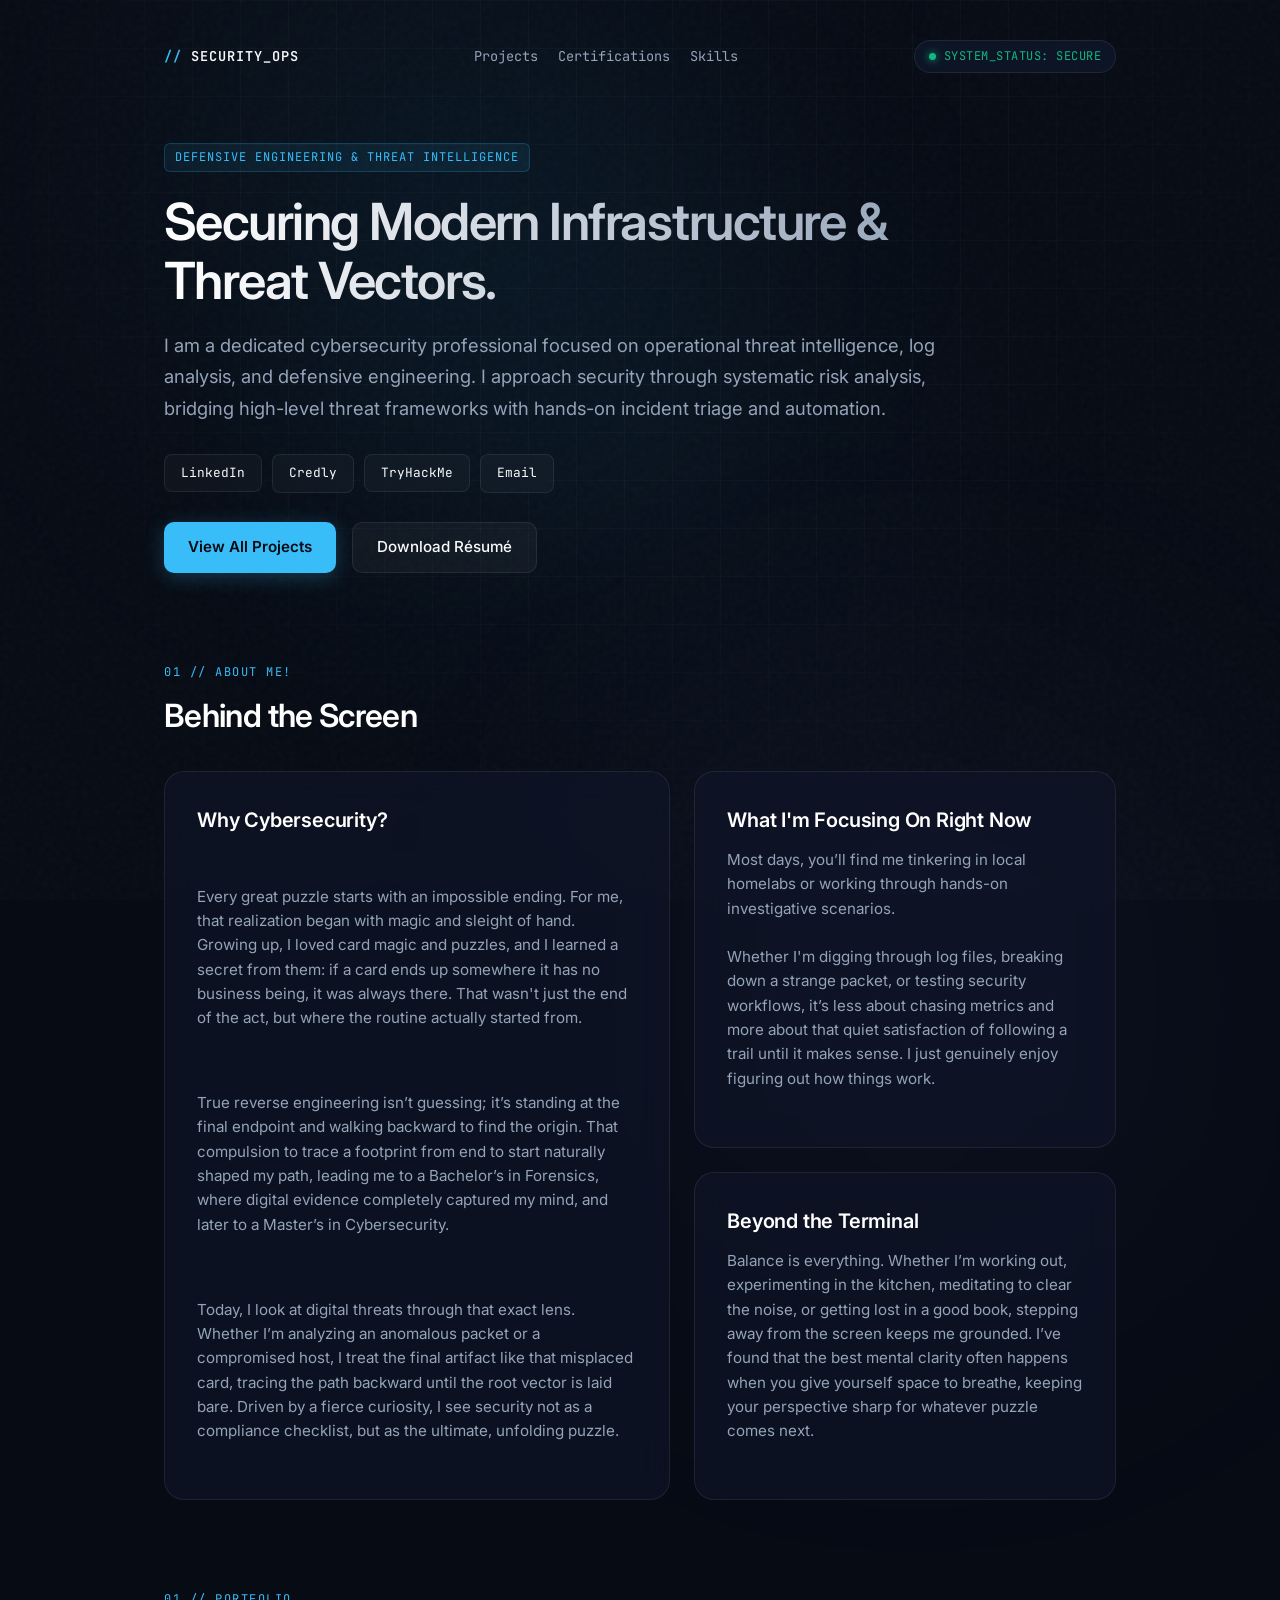
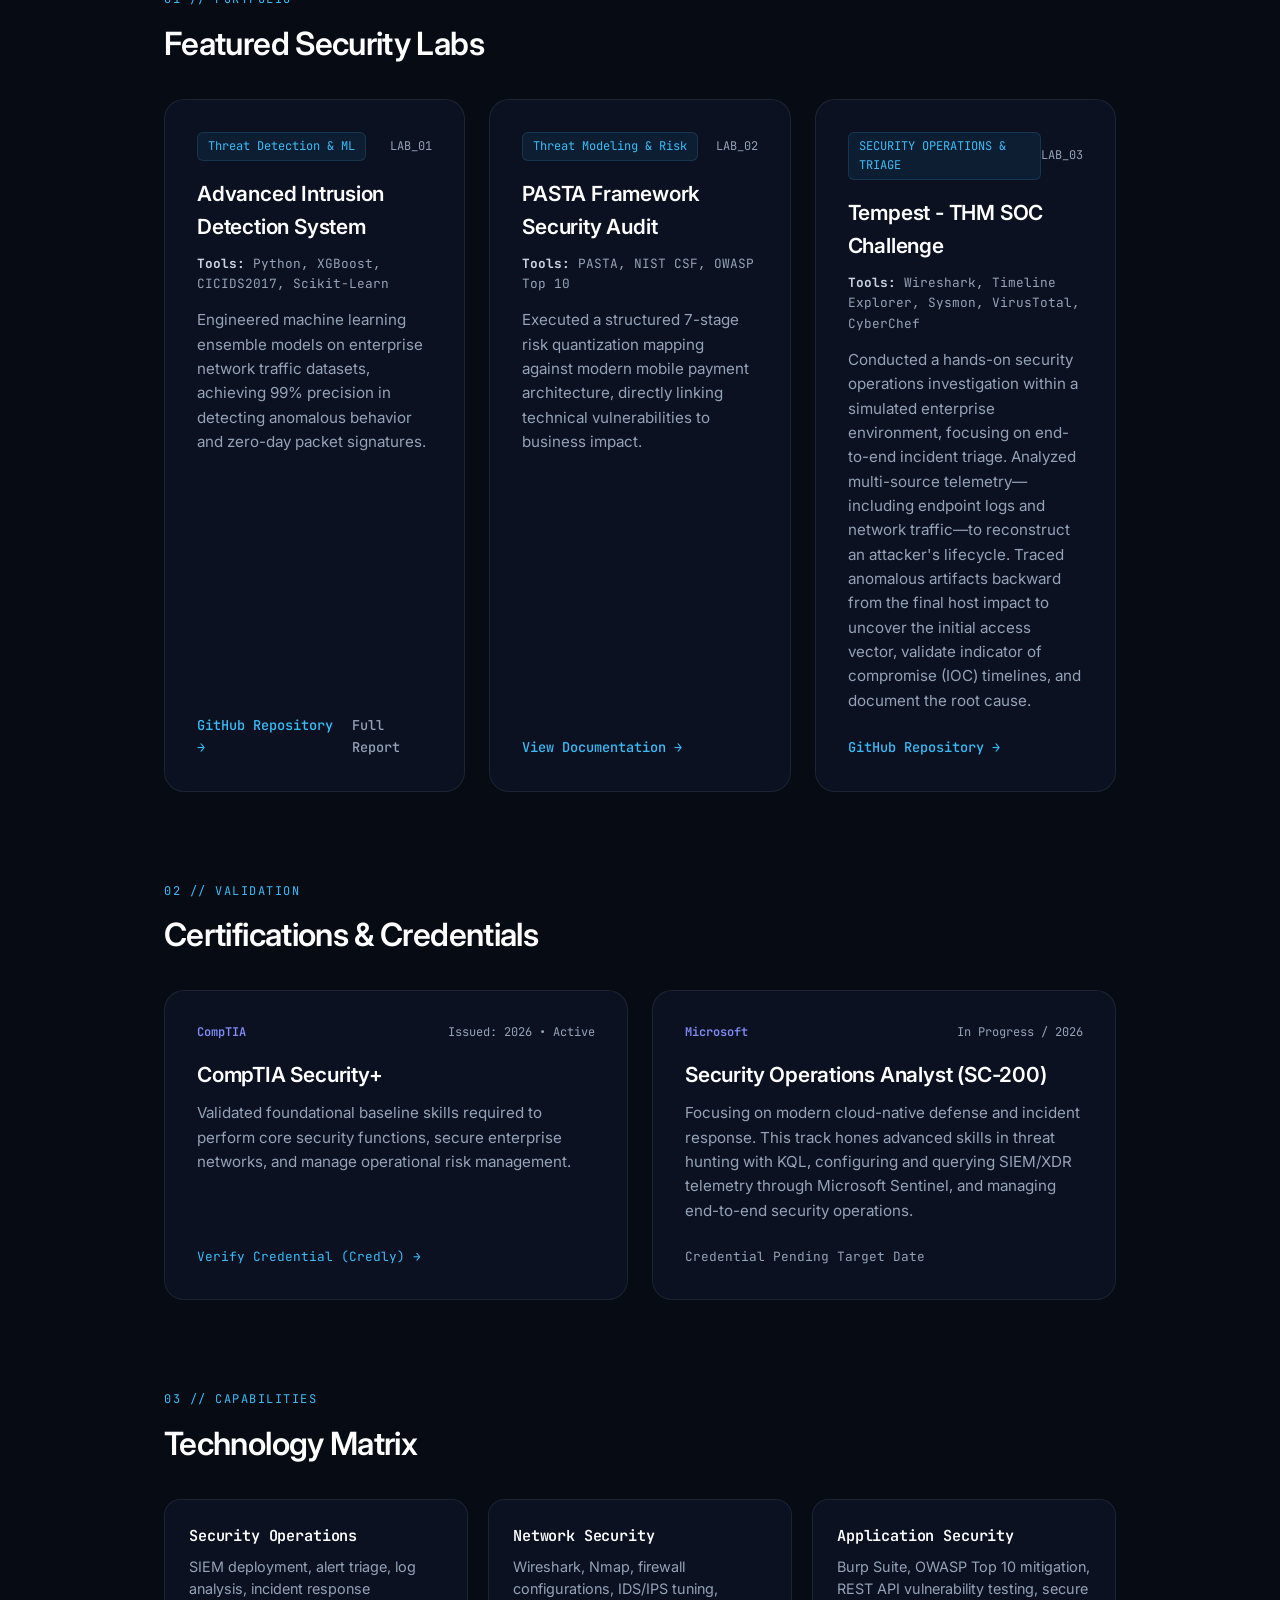
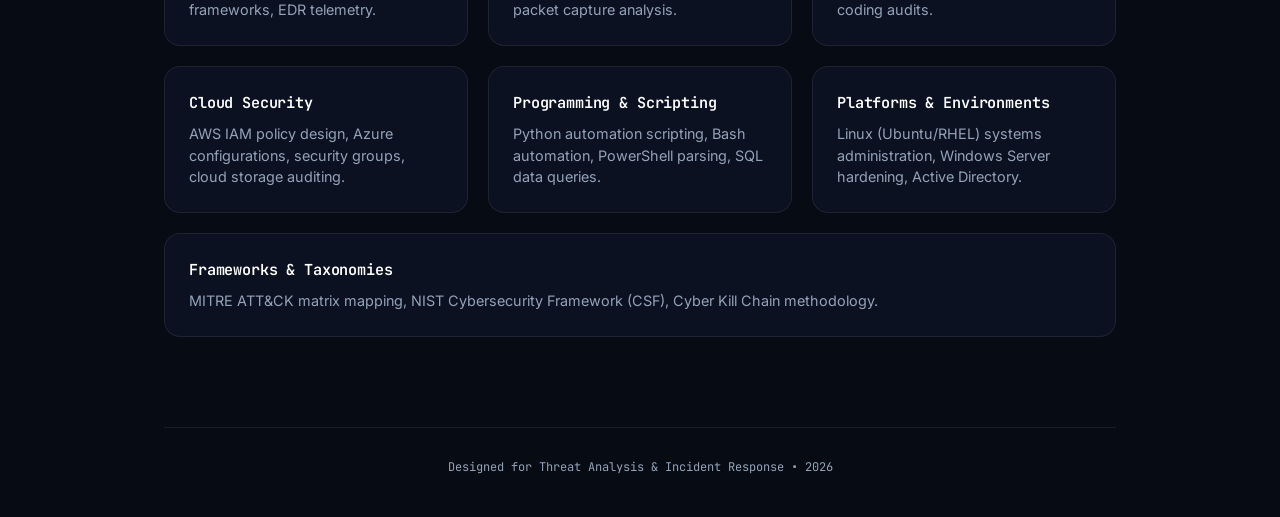
==== commit 52108d18: "Update links and descriptions in index.html" ====
--- a/index.html
+++ b/index.html
@@ -126,7 +126,7 @@
                         Engineered machine learning ensemble models on enterprise network traffic datasets, achieving 99% precision in detecting anomalous behavior and zero-day packet signatures.
                     </p>
                     <div class="card-links">
-                        <a href="https://github.com/yourusername/advanced-ids" target="_blank" class="link-item">GitHub Repository →</a>
+                        <a href="https://github.com/Amal-shaji7/msc-ids-dissertation" target="_blank" class="link-item">GitHub Repository →</a>
                         <a href="#" class="link-item secondary-link">Full Report</a>
                     </div>
                 </div>
@@ -148,16 +148,16 @@
 
                 <div class="card">
                     <div class="card-top">
-                        <span class="card-domain">Network Forensics</span>
+                        <span class="card-domain">SECURITY OPERATIONS & TRIAGE</span>
                         <span class="card-id">LAB_03</span>
                     </div>
-                    <h3>Traffic Analysis & Incident Triage</h3>
-                    <p class="tools-used"><strong>Tools:</strong> Wireshark, tcpdump, Snort</p>
-                    <p class="description">
-                        Conducted deep-packet inspection on live simulated packet captures to isolate persistent malicious DNS tunnels, exposed credentials, and data exfiltration patterns.
+                    <h3>Tempest - THM SOC Challenge</h3>
+                    <p class="tools-used"><strong>Tools:</strong> Wireshark, Timeline Explorer, Sysmon, VirusTotal, CyberChef</p>
+                    <p class="description">
+                        Conducted a hands-on security operations investigation within a simulated enterprise environment, focusing on end-to-end incident triage. Analyzed multi-source telemetry—including endpoint logs and network traffic—to reconstruct an attacker's lifecycle. Traced anomalous artifacts backward from the final host impact to uncover the initial access vector, validate indicator of compromise (IOC) timelines, and document the root cause.
                     </p>
                     <div class="card-links">
-                        <a href="https://github.com/yourusername/network-forensics" target="_blank" class="link-item">GitHub Repository →</a>
+                        <a href="https://github.com/Amal-shaji7/thm-tempest-investigation" target="_blank" class="link-item">GitHub Repository →</a>
                     </div>
                 </div>
 
@@ -176,23 +176,23 @@
                 <div class="cert-card">
                     <div class="cert-meta">
                         <span class="cert-issuer">CompTIA</span>
-                        <span class="cert-date">Issued: 2025 • Active</span>
+                        <span class="cert-date">Issued: 2026 • Active</span>
                     </div>
                     <h3>CompTIA Security+</h3>
                     <p class="cert-validation">
                         Validated foundational baseline skills required to perform core security functions, secure enterprise networks, and manage operational risk management.
                     </p>
-                    <a href="https://www.credly.com/your-badge-link" target="_blank" class="verify-link">Verify Credential (Credly) →</a>
+                    <a href="https://www.credly.com/earner/earned/badge/4dffb096-555a-4451-aa4b-2821615067e8" target="_blank" class="verify-link">Verify Credential (Credly) →</a>
                 </div>
 
                 <div class="cert-card">
                     <div class="cert-meta">
-                        <span class="cert-issuer">Target Issuer</span>
+                        <span class="cert-issuer">Microsoft</span>
                         <span class="cert-date">In Progress / 2026</span>
                     </div>
-                    <h3>Advanced SOC Analyst Track</h3>
+                    <h3>Security Operations Analyst (SC-200)</h3>
                     <p class="cert-validation">
-                        Demonstrates competency in continuous SIEM event monitoring, behavioral log parsing, forensic artifact handling, and structured incident containment.
+                        Focusing on modern cloud-native defense and incident response. This track hones advanced skills in threat hunting with KQL, configuring and querying SIEM/XDR telemetry through Microsoft Sentinel, and managing end-to-end security operations.
                     </p>
                     <span class="verify-link pending">Credential Pending Target Date</span>
                 </div>
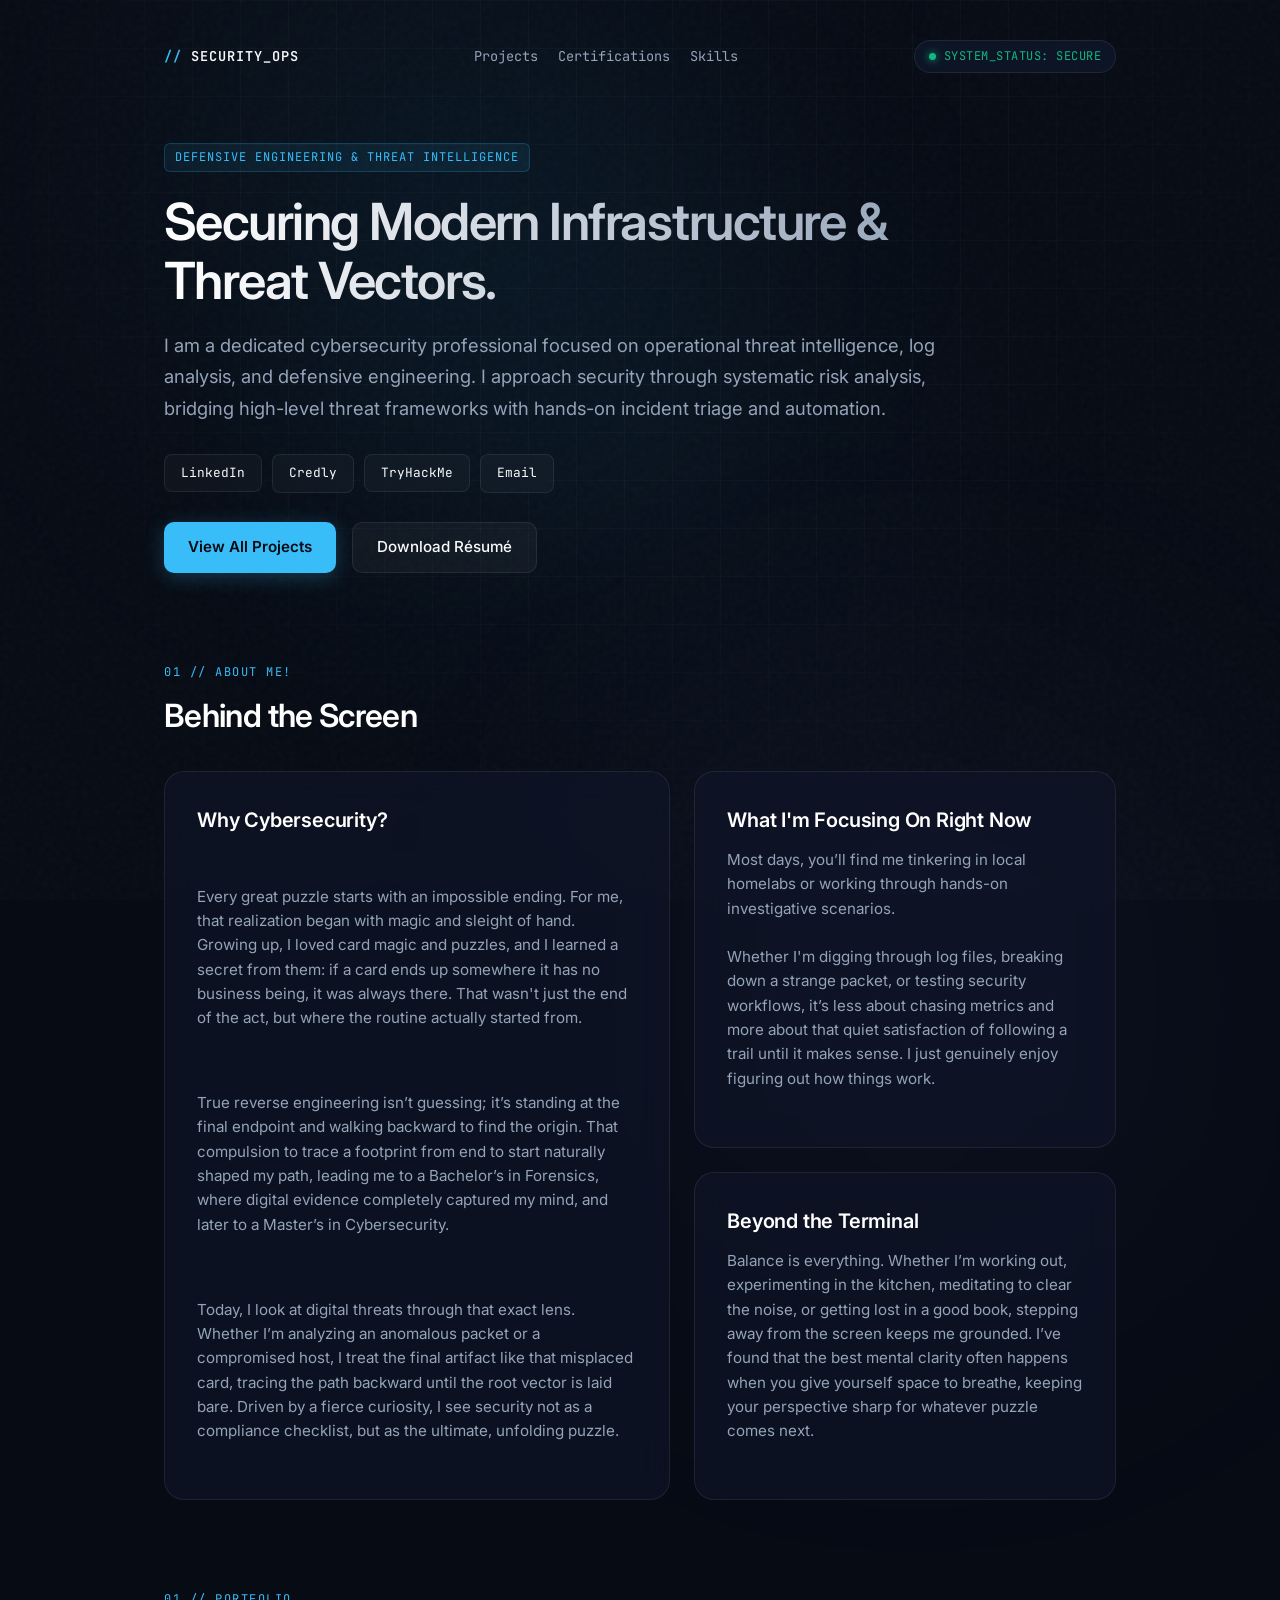
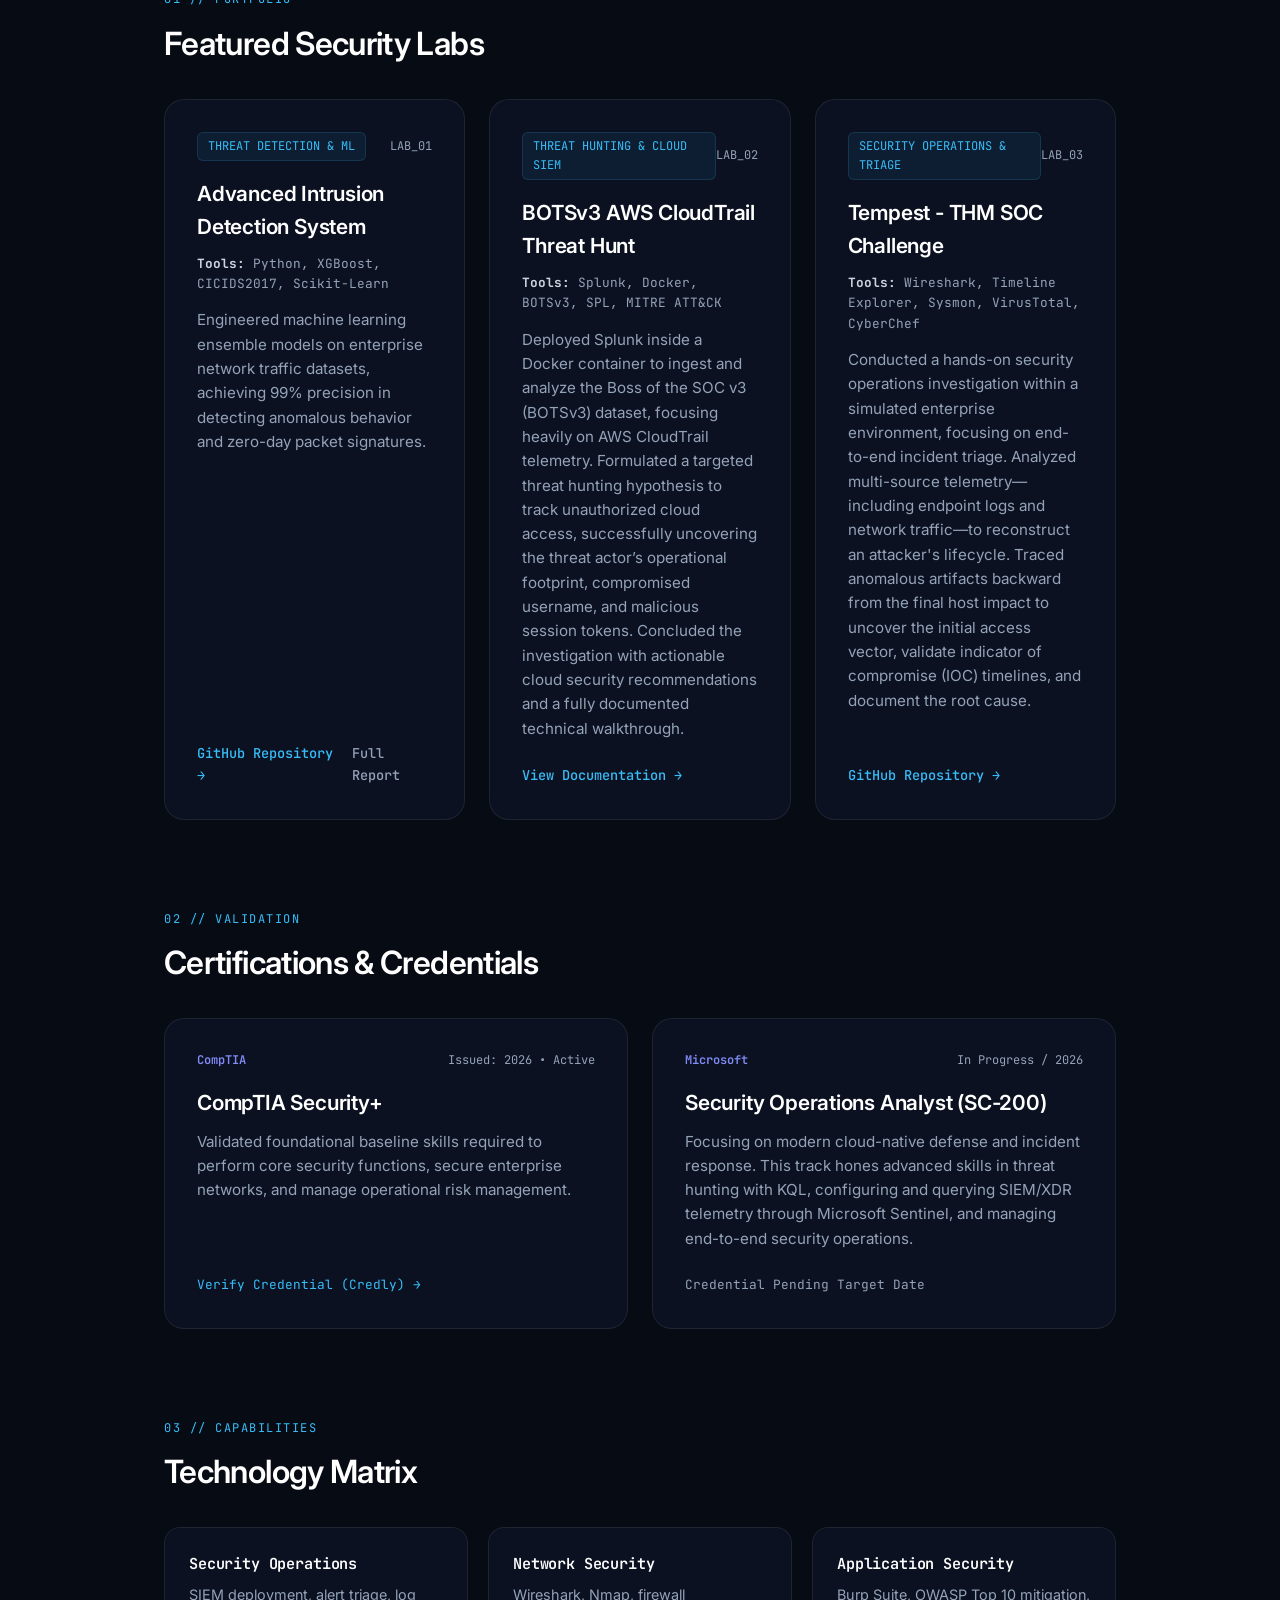
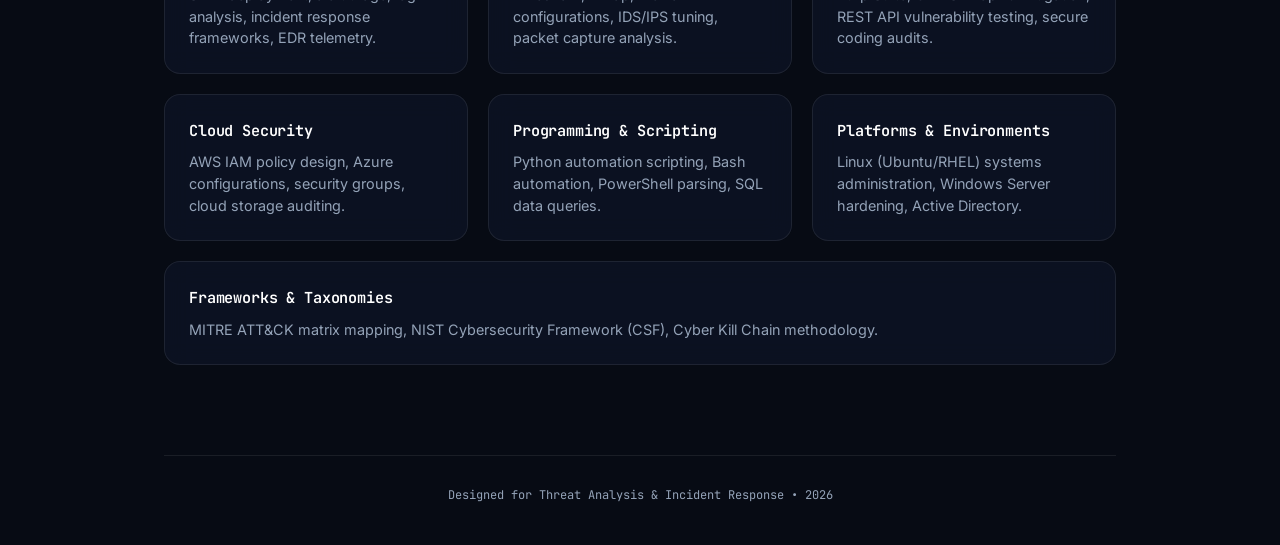
==== commit 5f6bf17c: "Revise project details in index.html Updated project descriptions and tool listings for LAB_01 and L" ====
--- a/index.html
+++ b/index.html
@@ -117,7 +117,7 @@
                 
                 <div class="card">
                     <div class="card-top">
-                        <span class="card-domain">Threat Detection & ML</span>
+                        <span class="card-domain">THREAT DETECTION & ML</span>
                         <span class="card-id">LAB_01</span>
                     </div>
                     <h3>Advanced Intrusion Detection System</h3>
@@ -133,14 +133,13 @@
 
                 <div class="card">
                     <div class="card-top">
-                        <span class="card-domain">Threat Modeling & Risk</span>
+                        <span class="card-domain">THREAT HUNTING & CLOUD SIEM</span>
                         <span class="card-id">LAB_02</span>
                     </div>
-                    <h3>PASTA Framework Security Audit</h3>
-                    <p class="tools-used"><strong>Tools:</strong> PASTA, NIST CSF, OWASP Top 10</p>
-                    <p class="description">
-                        Executed a structured 7-stage risk quantization mapping against modern mobile payment architecture, directly linking technical vulnerabilities to business impact.
-                    </p>
+                    <h3>BOTSv3 AWS CloudTrail Threat Hunt</h3>
+                    <p class="tools-used"><strong>Tools:</strong> Splunk, Docker, BOTSv3, SPL, MITRE ATT&CK</p>
+                    <p class="description">
+                       Deployed Splunk inside a Docker container to ingest and analyze the Boss of the SOC v3 (BOTSv3) dataset, focusing heavily on AWS CloudTrail telemetry. Formulated a targeted threat hunting hypothesis to track unauthorized cloud access, successfully uncovering the threat actor’s operational footprint, compromised username, and malicious session tokens. Concluded the investigation with actionable cloud security recommendations and a fully documented technical walkthrough.
                     <div class="card-links">
                         <a href="https://github.com/Amal-shaji7/google-cybersecurity-cert/tree/main/course-05-assets-threats/pasta-threat-model" target="_blank" class="link-item">View Documentation →</a>
                     </div>
